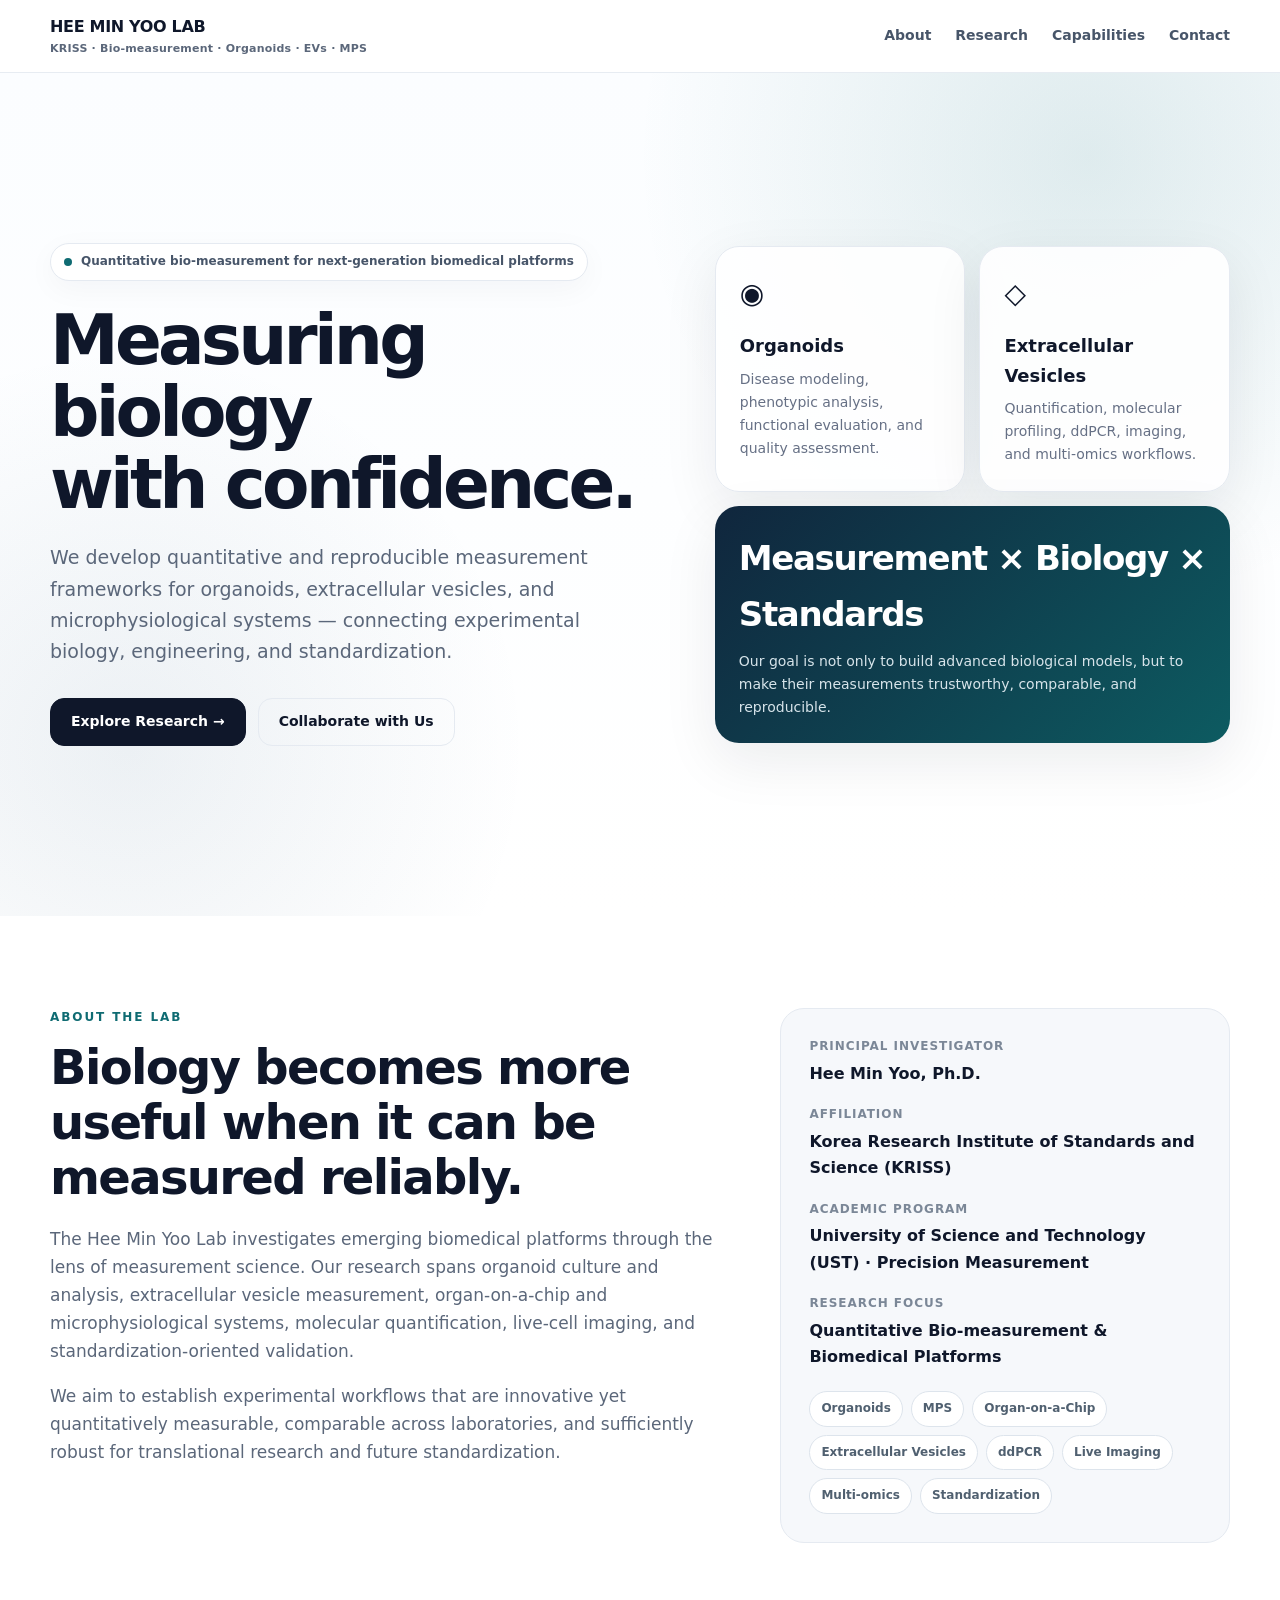
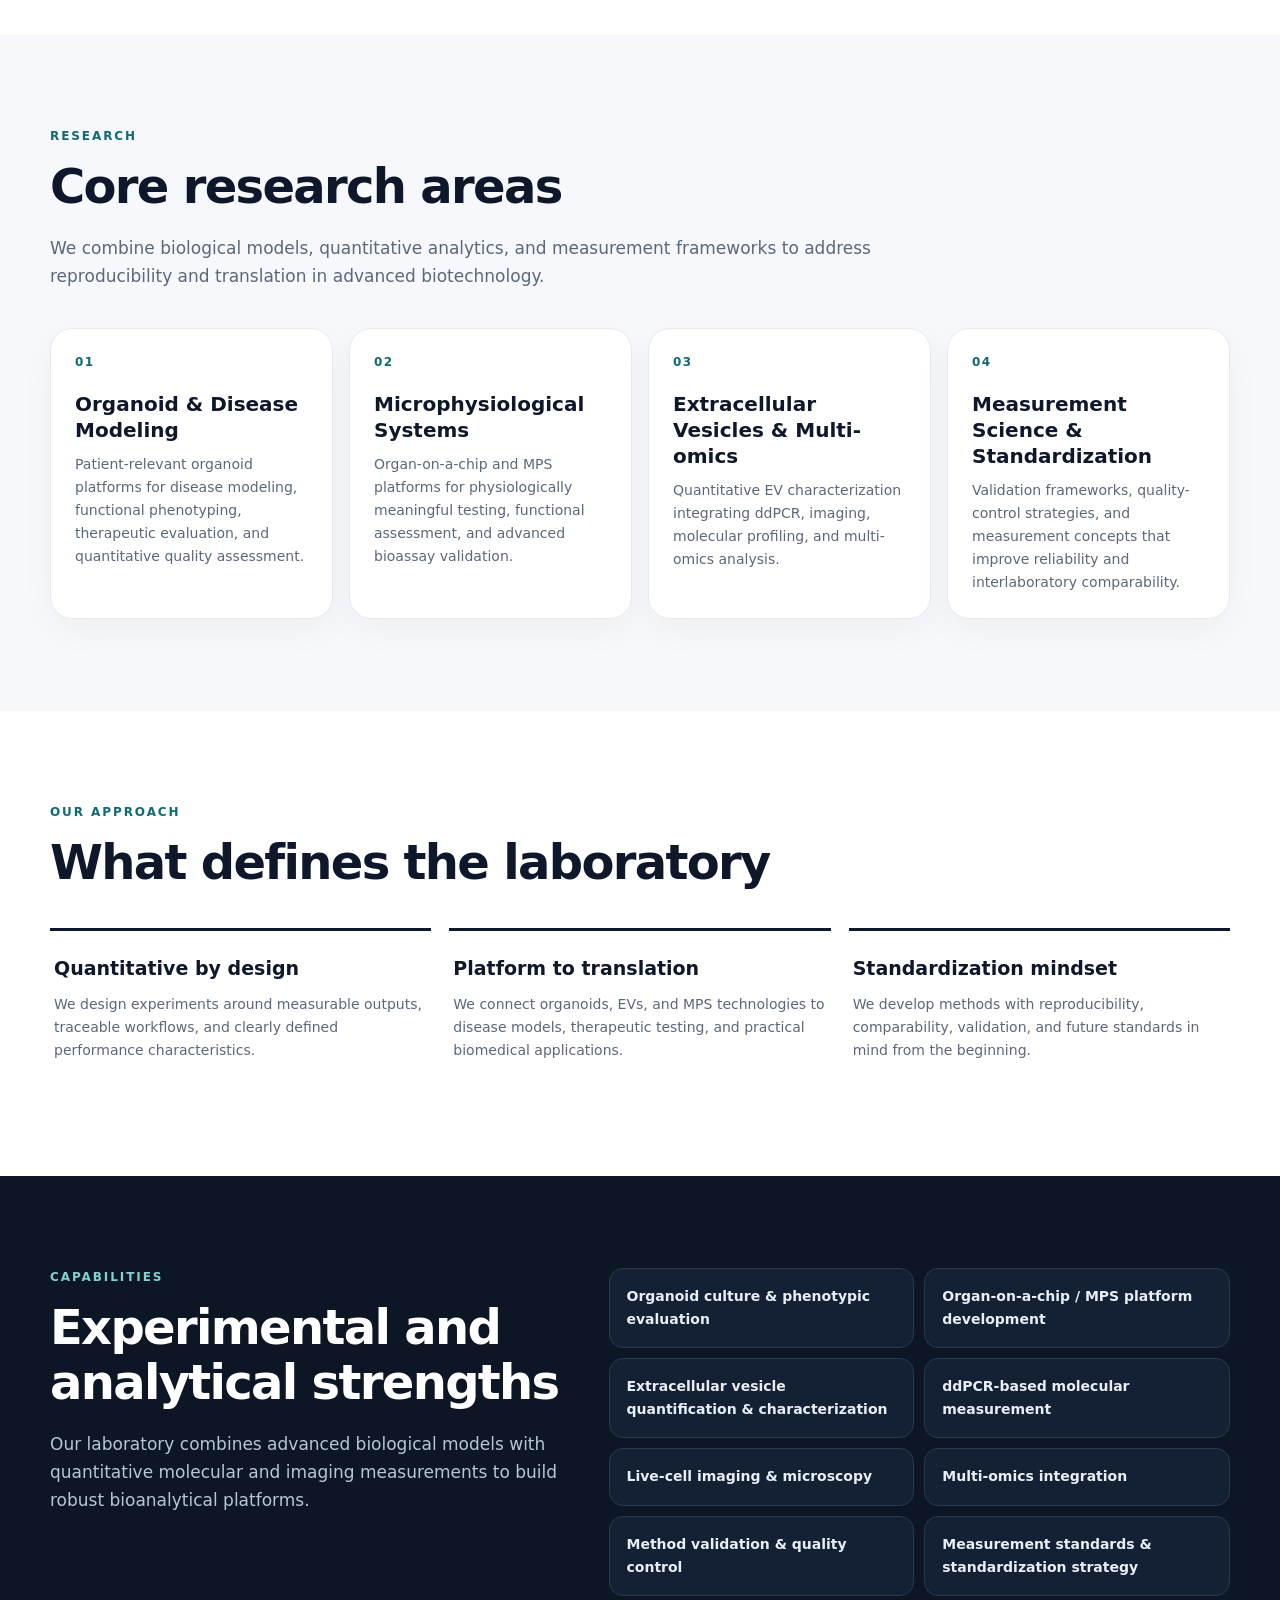
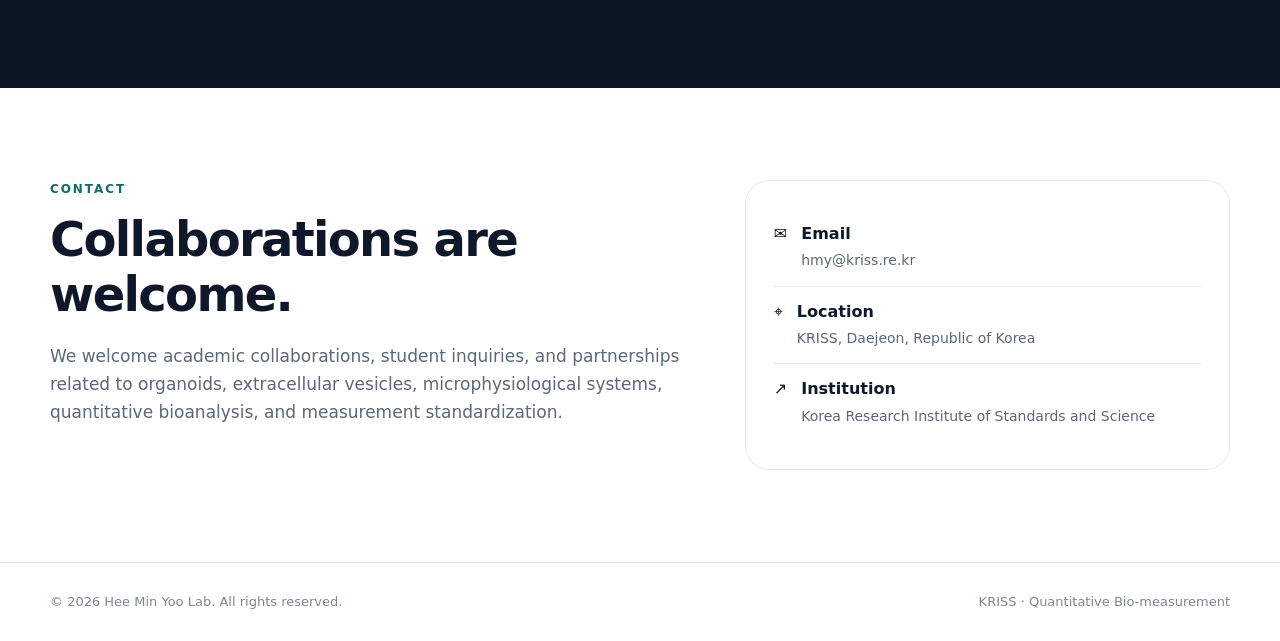
==== lab/index.html @ db79c7d1 "Add Hee Min Yoo Lab website" ====
<!DOCTYPE html>
<html lang="en">
<head>
  <meta charset="UTF-8" />
  <meta name="viewport" content="width=device-width, initial-scale=1.0" />
  <meta name="description" content="Hee Min Yoo Lab at KRISS — quantitative bio-measurement for organoids, extracellular vesicles, microphysiological systems, and standardization." />
  <meta name="keywords" content="Hee Min Yoo, KRISS, organoid, extracellular vesicle, EV, MPS, organ-on-a-chip, ddPCR, bio-measurement, standardization" />
  <meta name="author" content="Hee Min Yoo Lab" />
  <title>Hee Min Yoo Lab | KRISS Bio-measurement</title>
  <style>
    :root{
      --ink:#0f172a;
      --muted:#5b677a;
      --line:#e5eaf1;
      --soft:#f6f8fb;
      --accent:#0f6b72;
      --accent2:#174a72;
      --white:#fff;
      --shadow:0 18px 55px rgba(15,23,42,.08);
      --radius:24px;
    }
    *{box-sizing:border-box}
    html{scroll-behavior:smooth}
    body{
      margin:0;
      font-family:Inter,ui-sans-serif,system-ui,-apple-system,"Segoe UI",Roboto,"Noto Sans KR",Arial,sans-serif;
      color:var(--ink);
      background:#fff;
      line-height:1.65
    }
    a{color:inherit;text-decoration:none}
    .wrap{width:min(1180px,calc(100% - 40px));margin:auto}

    header{
      position:sticky;top:0;z-index:20;
      background:rgba(255,255,255,.92);
      backdrop-filter:blur(14px);
      border-bottom:1px solid rgba(229,234,241,.9)
    }
    .nav{height:72px;display:flex;align-items:center;justify-content:space-between;gap:20px}
    .brand{font-weight:800;letter-spacing:-.02em}
    .brand small{display:block;font-weight:600;color:var(--muted);font-size:11px;letter-spacing:.02em}
    .links{display:flex;gap:24px;color:#475569;font-size:14px;font-weight:650}
    .links a:hover{color:var(--accent)}

    .hero{
      background:
        radial-gradient(circle at 85% 10%,rgba(15,107,114,.12),transparent 34%),
        radial-gradient(circle at 10% 80%,rgba(23,74,114,.08),transparent 30%),
        linear-gradient(180deg,#fbfdff,#fff);
      overflow:hidden
    }
    .hero-grid{
      min-height:620px;
      display:grid;
      grid-template-columns:1.08fr .92fr;
      gap:60px;
      align-items:center;
      padding:78px 0
    }
    .eyebrow{
      display:inline-flex;align-items:center;gap:9px;
      border:1px solid var(--line);
      background:#fff;
      border-radius:999px;
      padding:8px 13px;
      font-size:12px;
      color:#475569;
      font-weight:700;
      box-shadow:0 8px 30px rgba(15,23,42,.04)
    }
    .dot{width:8px;height:8px;border-radius:50%;background:var(--accent)}
    h1{
      font-size:clamp(42px,5.4vw,72px);
      line-height:1.04;
      letter-spacing:-.055em;
      margin:24px 0 22px;
      max-width:820px
    }
    .lead{font-size:19px;color:var(--muted);max-width:720px}
    .buttons{display:flex;gap:12px;flex-wrap:wrap;margin-top:30px}
    .btn{
      display:inline-flex;align-items:center;justify-content:center;
      min-height:48px;padding:0 20px;border-radius:14px;
      font-size:14px;font-weight:800;border:1px solid var(--line);
      transition:.2s ease
    }
    .btn.primary{background:var(--ink);color:#fff;border-color:var(--ink)}
    .btn:hover{transform:translateY(-1px)}

    .visual{display:grid;grid-template-columns:1fr 1fr;gap:14px}
    .tile{
      min-height:175px;padding:24px;border:1px solid var(--line);
      border-radius:var(--radius);background:rgba(255,255,255,.9);
      box-shadow:var(--shadow)
    }
    .tile.big{
      grid-column:1/-1;min-height:205px;
      background:linear-gradient(135deg,#10263d,#0d5b61);
      color:#fff;border:none
    }
    .icon{font-size:28px}
    .tile h3{margin:14px 0 7px;font-size:18px}
    .tile p{margin:0;color:#667085;font-size:14px}
    .tile.big p{color:#d7e4ea}
    .tile.big .stat{font-size:34px;font-weight:850;letter-spacing:-.04em;margin-bottom:8px}

    section{padding:92px 0}
    .section-label{
      text-transform:uppercase;letter-spacing:.16em;
      font-size:12px;font-weight:850;color:var(--accent);margin-bottom:12px
    }
    .section-title{
      font-size:clamp(30px,4vw,48px);line-height:1.15;
      letter-spacing:-.035em;margin:0 0 20px
    }
    .section-copy{font-size:17px;color:var(--muted);max-width:850px}

    .about-grid{display:grid;grid-template-columns:1.2fr .8fr;gap:56px;align-items:start}
    .profile{border:1px solid var(--line);border-radius:var(--radius);padding:28px;background:var(--soft)}
    .profile dl{margin:0}
    .profile div+div{margin-top:18px}
    .profile dt{
      font-size:12px;color:#7b8797;font-weight:800;
      text-transform:uppercase;letter-spacing:.08em
    }
    .profile dd{margin:4px 0 0;font-weight:760}
    .tags{display:flex;flex-wrap:wrap;gap:8px;margin-top:20px}
    .tag{
      border:1px solid #dde4ec;background:#fff;border-radius:999px;
      padding:7px 11px;font-size:12px;font-weight:700;color:#506070
    }

    .soft{background:var(--soft)}
    .cards{display:grid;grid-template-columns:repeat(4,1fr);gap:16px;margin-top:38px}
    .card{
      background:#fff;border:1px solid var(--line);border-radius:22px;
      padding:24px;min-height:255px;box-shadow:0 12px 35px rgba(15,23,42,.04)
    }
    .card .num{font-size:12px;font-weight:850;color:var(--accent);letter-spacing:.12em}
    .card h3{font-size:20px;line-height:1.3;margin:18px 0 10px}
    .card p{font-size:14px;color:var(--muted);margin:0}

    .principles{display:grid;grid-template-columns:repeat(3,1fr);gap:18px;margin-top:38px}
    .principle{border-top:3px solid var(--ink);padding:22px 4px}
    .principle h3{margin:0 0 8px;font-size:19px}
    .principle p{margin:0;color:var(--muted);font-size:14px}

    .cap-grid{display:grid;grid-template-columns:.9fr 1.1fr;gap:50px;align-items:start}
    .cap-list{display:grid;grid-template-columns:1fr 1fr;gap:10px}
    .cap{
      padding:16px 17px;border:1px solid #2a394c;background:#142034;
      color:#e8eef5;border-radius:14px;font-size:14px;font-weight:650
    }
    .dark{background:#0d1624;color:#fff}
    .dark .section-label{color:#80d3d3}
    .dark .section-copy{color:#b8c5d4}

    .contact{display:grid;grid-template-columns:1fr .75fr;gap:48px;align-items:start}
    .contact-card{border:1px solid var(--line);border-radius:var(--radius);padding:28px}
    .contact-row{display:flex;gap:14px;padding:12px 0}
    .contact-row + .contact-row{border-top:1px solid var(--line)}
    .contact-row strong{display:block}
    .contact-row span{color:var(--muted);font-size:14px}

    footer{border-top:1px solid var(--line);padding:28px 0;color:#7b8797;font-size:13px}
    .foot{display:flex;justify-content:space-between;gap:18px;flex-wrap:wrap}

    @media(max-width:900px){
      .links{display:none}
      .hero-grid,.about-grid,.cap-grid,.contact{grid-template-columns:1fr}
      .hero-grid{padding:60px 0;min-height:auto}
      .visual{max-width:660px}
      .cards{grid-template-columns:1fr 1fr}
      .principles{grid-template-columns:1fr}
      .cap-list{grid-template-columns:1fr 1fr}
    }
    @media(max-width:580px){
      .wrap{width:min(100% - 26px,1180px)}
      .hero-grid{gap:36px}
      .visual,.cards,.cap-list{grid-template-columns:1fr}
      .tile.big{grid-column:auto}
      section{padding:68px 0}
      h1{font-size:42px}
      .lead{font-size:17px}
    }
  </style>
</head>

<body>
<header>
  <div class="wrap nav">
    <a class="brand" href="#top">
      HEE MIN YOO LAB
      <small>KRISS · Bio-measurement · Organoids · EVs · MPS</small>
    </a>
    <nav class="links">
      <a href="#about">About</a>
      <a href="#research">Research</a>
      <a href="#capabilities">Capabilities</a>
      <a href="#contact">Contact</a>
    </nav>
  </div>
</header>

<main id="top">
  <section class="hero">
    <div class="wrap hero-grid">
      <div>
        <div class="eyebrow">
          <span class="dot"></span>
          Quantitative bio-measurement for next-generation biomedical platforms
        </div>
        <h1>Measuring biology<br/>with confidence.</h1>
        <p class="lead">
          We develop quantitative and reproducible measurement frameworks for organoids,
          extracellular vesicles, and microphysiological systems — connecting experimental
          biology, engineering, and standardization.
        </p>
        <div class="buttons">
          <a class="btn primary" href="#research">Explore Research →</a>
          <a class="btn" href="#contact">Collaborate with Us</a>
        </div>
      </div>

      <div class="visual" aria-label="Research highlights">
        <article class="tile">
          <div class="icon">◉</div>
          <h3>Organoids</h3>
          <p>Disease modeling, phenotypic analysis, functional evaluation, and quality assessment.</p>
        </article>
        <article class="tile">
          <div class="icon">◇</div>
          <h3>Extracellular Vesicles</h3>
          <p>Quantification, molecular profiling, ddPCR, imaging, and multi-omics workflows.</p>
        </article>
        <article class="tile big">
          <div class="stat">Measurement × Biology × Standards</div>
          <p>
            Our goal is not only to build advanced biological models, but to make their
            measurements trustworthy, comparable, and reproducible.
          </p>
        </article>
      </div>
    </div>
  </section>

  <section id="about">
    <div class="wrap about-grid">
      <div>
        <div class="section-label">About the Lab</div>
        <h2 class="section-title">Biology becomes more useful when it can be measured reliably.</h2>
        <p class="section-copy">
          The Hee Min Yoo Lab investigates emerging biomedical platforms through the lens of
          measurement science. Our research spans organoid culture and analysis, extracellular
          vesicle measurement, organ-on-a-chip and microphysiological systems, molecular
          quantification, live-cell imaging, and standardization-oriented validation.
        </p>
        <p class="section-copy">
          We aim to establish experimental workflows that are innovative yet quantitatively
          measurable, comparable across laboratories, and sufficiently robust for translational
          research and future standardization.
        </p>
      </div>

      <aside class="profile">
        <dl>
          <div>
            <dt>Principal Investigator</dt>
            <dd>Hee Min Yoo, Ph.D.</dd>
          </div>
          <div>
            <dt>Affiliation</dt>
            <dd>Korea Research Institute of Standards and Science (KRISS)</dd>
          </div>
          <div>
            <dt>Academic Program</dt>
            <dd>University of Science and Technology (UST) · Precision Measurement</dd>
          </div>
          <div>
            <dt>Research Focus</dt>
            <dd>Quantitative Bio-measurement & Biomedical Platforms</dd>
          </div>
        </dl>

        <div class="tags">
          <span class="tag">Organoids</span>
          <span class="tag">MPS</span>
          <span class="tag">Organ-on-a-Chip</span>
          <span class="tag">Extracellular Vesicles</span>
          <span class="tag">ddPCR</span>
          <span class="tag">Live Imaging</span>
          <span class="tag">Multi-omics</span>
          <span class="tag">Standardization</span>
        </div>
      </aside>
    </div>
  </section>

  <section id="research" class="soft">
    <div class="wrap">
      <div class="section-label">Research</div>
      <h2 class="section-title">Core research areas</h2>
      <p class="section-copy">
        We combine biological models, quantitative analytics, and measurement frameworks to
        address reproducibility and translation in advanced biotechnology.
      </p>

      <div class="cards">
        <article class="card">
          <div class="num">01</div>
          <h3>Organoid & Disease Modeling</h3>
          <p>
            Patient-relevant organoid platforms for disease modeling, functional phenotyping,
            therapeutic evaluation, and quantitative quality assessment.
          </p>
        </article>

        <article class="card">
          <div class="num">02</div>
          <h3>Microphysiological Systems</h3>
          <p>
            Organ-on-a-chip and MPS platforms for physiologically meaningful testing,
            functional assessment, and advanced bioassay validation.
          </p>
        </article>

        <article class="card">
          <div class="num">03</div>
          <h3>Extracellular Vesicles & Multi-omics</h3>
          <p>
            Quantitative EV characterization integrating ddPCR, imaging, molecular profiling,
            and multi-omics analysis.
          </p>
        </article>

        <article class="card">
          <div class="num">04</div>
          <h3>Measurement Science & Standardization</h3>
          <p>
            Validation frameworks, quality-control strategies, and measurement concepts that
            improve reliability and interlaboratory comparability.
          </p>
        </article>
      </div>
    </div>
  </section>

  <section>
    <div class="wrap">
      <div class="section-label">Our Approach</div>
      <h2 class="section-title">What defines the laboratory</h2>
      <div class="principles">
        <article class="principle">
          <h3>Quantitative by design</h3>
          <p>
            We design experiments around measurable outputs, traceable workflows, and clearly
            defined performance characteristics.
          </p>
        </article>

        <article class="principle">
          <h3>Platform to translation</h3>
          <p>
            We connect organoids, EVs, and MPS technologies to disease models, therapeutic
            testing, and practical biomedical applications.
          </p>
        </article>

        <article class="principle">
          <h3>Standardization mindset</h3>
          <p>
            We develop methods with reproducibility, comparability, validation, and future
            standards in mind from the beginning.
          </p>
        </article>
      </div>
    </div>
  </section>

  <section id="capabilities" class="dark">
    <div class="wrap cap-grid">
      <div>
        <div class="section-label">Capabilities</div>
        <h2 class="section-title">Experimental and analytical strengths</h2>
        <p class="section-copy">
          Our laboratory combines advanced biological models with quantitative molecular and
          imaging measurements to build robust bioanalytical platforms.
        </p>
      </div>

      <div class="cap-list">
        <div class="cap">Organoid culture & phenotypic evaluation</div>
        <div class="cap">Organ-on-a-chip / MPS platform development</div>
        <div class="cap">Extracellular vesicle quantification & characterization</div>
        <div class="cap">ddPCR-based molecular measurement</div>
        <div class="cap">Live-cell imaging & microscopy</div>
        <div class="cap">Multi-omics integration</div>
        <div class="cap">Method validation & quality control</div>
        <div class="cap">Measurement standards & standardization strategy</div>
      </div>
    </div>
  </section>

  <section id="contact">
    <div class="wrap contact">
      <div>
        <div class="section-label">Contact</div>
        <h2 class="section-title">Collaborations are welcome.</h2>
        <p class="section-copy">
          We welcome academic collaborations, student inquiries, and partnerships related to
          organoids, extracellular vesicles, microphysiological systems, quantitative
          bioanalysis, and measurement standardization.
        </p>
      </div>

      <div class="contact-card">
        <div class="contact-row">
          <div>✉</div>
          <div>
            <strong>Email</strong>
            <span><a href="mailto:hmy@kriss.re.kr">hmy@kriss.re.kr</a></span>
          </div>
        </div>

        <div class="contact-row">
          <div>⌖</div>
          <div>
            <strong>Location</strong>
            <span>KRISS, Daejeon, Republic of Korea</span>
          </div>
        </div>

        <div class="contact-row">
          <div>↗</div>
          <div>
            <strong>Institution</strong>
            <span>Korea Research Institute of Standards and Science</span>
          </div>
        </div>
      </div>
    </div>
  </section>
</main>

<footer>
  <div class="wrap foot">
    <span>© 2026 Hee Min Yoo Lab. All rights reserved.</span>
    <span>KRISS · Quantitative Bio-measurement</span>
  </div>
</footer>
</body>
</html>
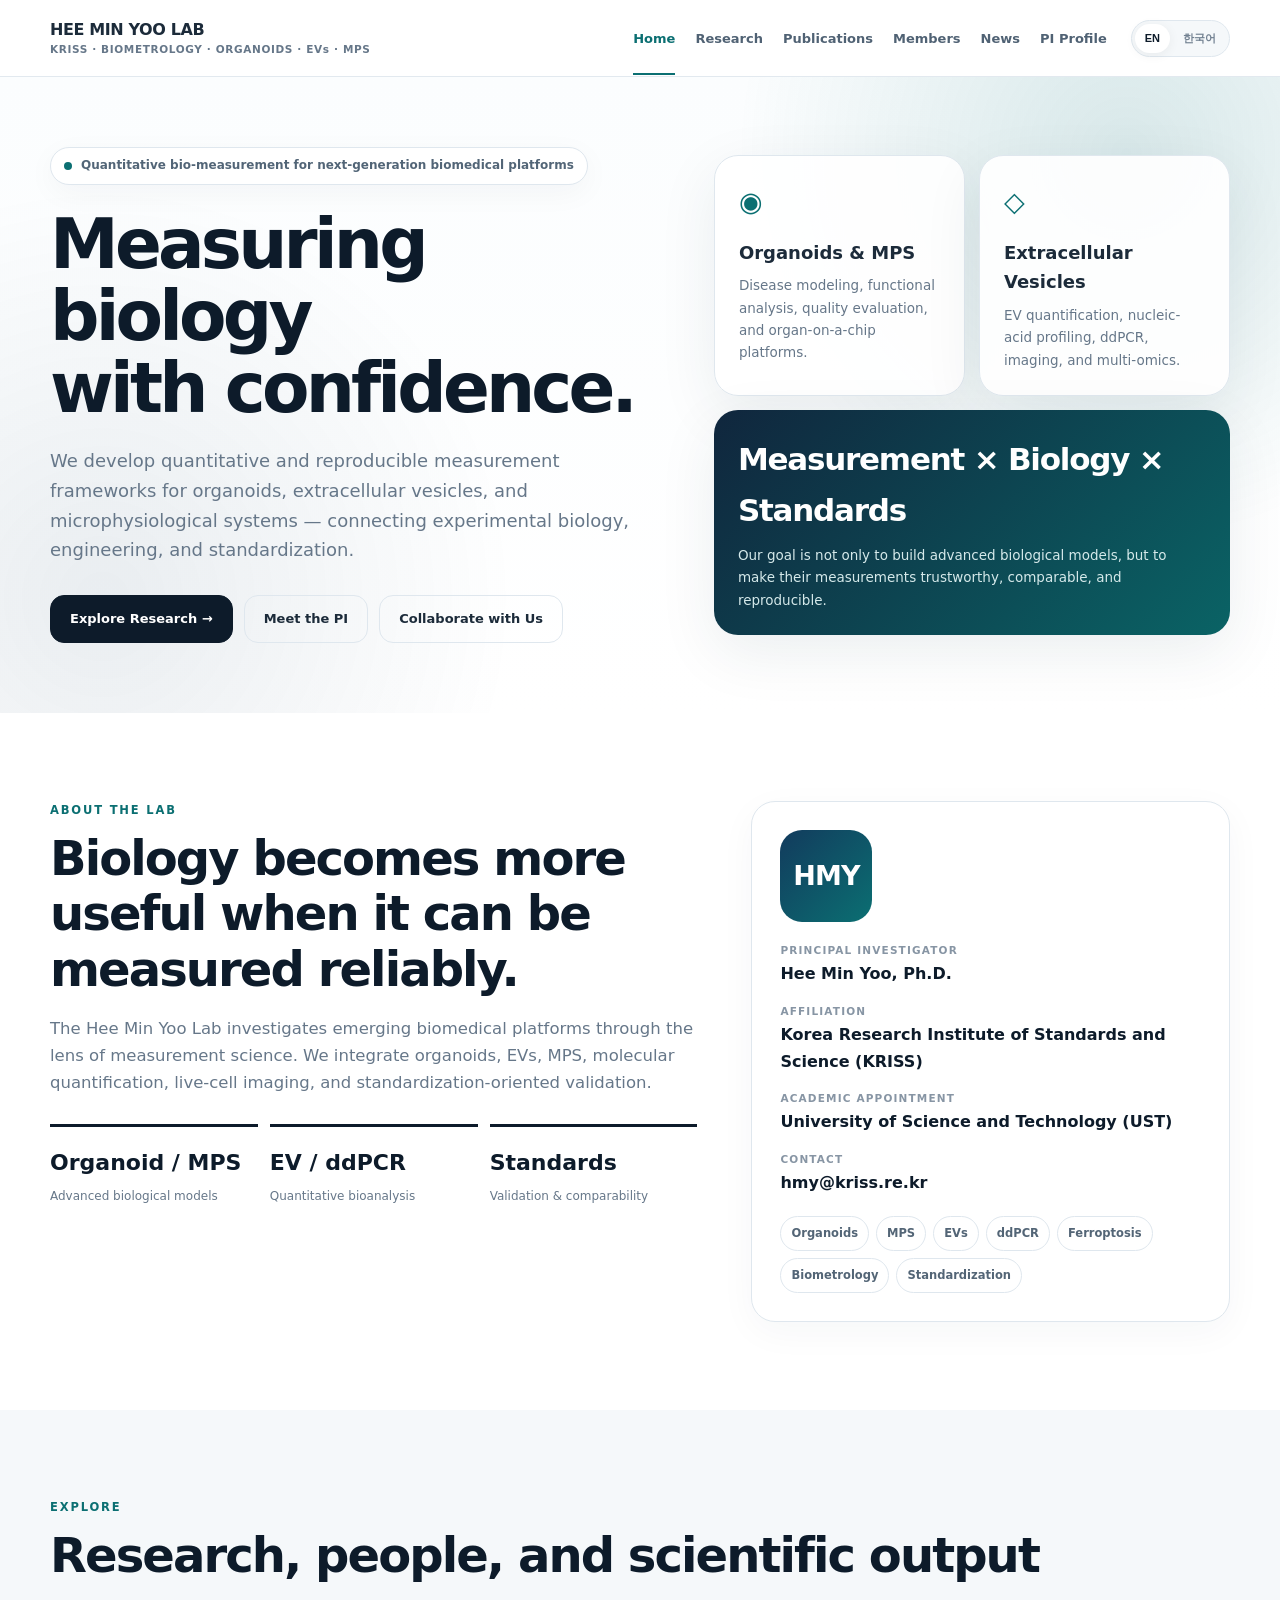
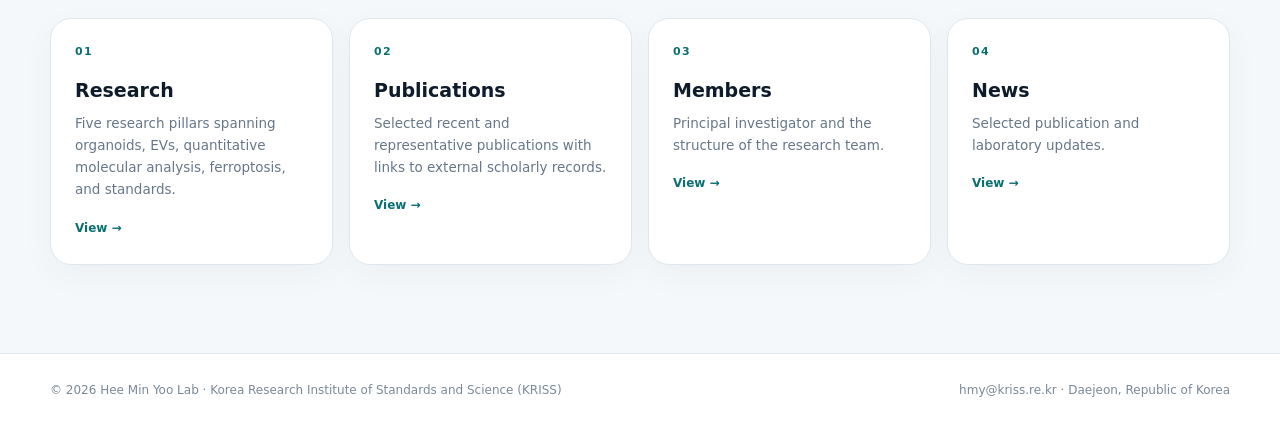
==== commit 1733c740: "Add files via upload" ====
--- a/lab/index.html
+++ b/lab/index.html
@@ -1,453 +1,120 @@
 <!DOCTYPE html>
 <html lang="en">
 <head>
-  <meta charset="UTF-8" />
-  <meta name="viewport" content="width=device-width, initial-scale=1.0" />
-  <meta name="description" content="Hee Min Yoo Lab at KRISS — quantitative bio-measurement for organoids, extracellular vesicles, microphysiological systems, and standardization." />
-  <meta name="keywords" content="Hee Min Yoo, KRISS, organoid, extracellular vesicle, EV, MPS, organ-on-a-chip, ddPCR, bio-measurement, standardization" />
-  <meta name="author" content="Hee Min Yoo Lab" />
-  <title>Hee Min Yoo Lab | KRISS Bio-measurement</title>
-  <style>
-    :root{
-      --ink:#0f172a;
-      --muted:#5b677a;
-      --line:#e5eaf1;
-      --soft:#f6f8fb;
-      --accent:#0f6b72;
-      --accent2:#174a72;
-      --white:#fff;
-      --shadow:0 18px 55px rgba(15,23,42,.08);
-      --radius:24px;
-    }
-    *{box-sizing:border-box}
-    html{scroll-behavior:smooth}
-    body{
-      margin:0;
-      font-family:Inter,ui-sans-serif,system-ui,-apple-system,"Segoe UI",Roboto,"Noto Sans KR",Arial,sans-serif;
-      color:var(--ink);
-      background:#fff;
-      line-height:1.65
-    }
-    a{color:inherit;text-decoration:none}
-    .wrap{width:min(1180px,calc(100% - 40px));margin:auto}
+<meta charset="UTF-8">
+<meta name="viewport" content="width=device-width,initial-scale=1">
+<meta name="description" content="Hee Min Yoo Lab at KRISS: organoids, extracellular vesicles, MPS, quantitative bio-measurement and standardization.">
+<meta name="author" content="Hee Min Yoo Lab">
+<title>Home | Hee Min Yoo Lab</title>
+<link rel="stylesheet" href="/lab/assets/styles.css">
+</head>
+<body data-lang="en">
 
-    header{
-      position:sticky;top:0;z-index:20;
-      background:rgba(255,255,255,.92);
-      backdrop-filter:blur(14px);
-      border-bottom:1px solid rgba(229,234,241,.9)
-    }
-    .nav{height:72px;display:flex;align-items:center;justify-content:space-between;gap:20px}
-    .brand{font-weight:800;letter-spacing:-.02em}
-    .brand small{display:block;font-weight:600;color:var(--muted);font-size:11px;letter-spacing:.02em}
-    .links{display:flex;gap:24px;color:#475569;font-size:14px;font-weight:650}
-    .links a:hover{color:var(--accent)}
-
-    .hero{
-      background:
-        radial-gradient(circle at 85% 10%,rgba(15,107,114,.12),transparent 34%),
-        radial-gradient(circle at 10% 80%,rgba(23,74,114,.08),transparent 30%),
-        linear-gradient(180deg,#fbfdff,#fff);
-      overflow:hidden
-    }
-    .hero-grid{
-      min-height:620px;
-      display:grid;
-      grid-template-columns:1.08fr .92fr;
-      gap:60px;
-      align-items:center;
-      padding:78px 0
-    }
-    .eyebrow{
-      display:inline-flex;align-items:center;gap:9px;
-      border:1px solid var(--line);
-      background:#fff;
-      border-radius:999px;
-      padding:8px 13px;
-      font-size:12px;
-      color:#475569;
-      font-weight:700;
-      box-shadow:0 8px 30px rgba(15,23,42,.04)
-    }
-    .dot{width:8px;height:8px;border-radius:50%;background:var(--accent)}
-    h1{
-      font-size:clamp(42px,5.4vw,72px);
-      line-height:1.04;
-      letter-spacing:-.055em;
-      margin:24px 0 22px;
-      max-width:820px
-    }
-    .lead{font-size:19px;color:var(--muted);max-width:720px}
-    .buttons{display:flex;gap:12px;flex-wrap:wrap;margin-top:30px}
-    .btn{
-      display:inline-flex;align-items:center;justify-content:center;
-      min-height:48px;padding:0 20px;border-radius:14px;
-      font-size:14px;font-weight:800;border:1px solid var(--line);
-      transition:.2s ease
-    }
-    .btn.primary{background:var(--ink);color:#fff;border-color:var(--ink)}
-    .btn:hover{transform:translateY(-1px)}
-
-    .visual{display:grid;grid-template-columns:1fr 1fr;gap:14px}
-    .tile{
-      min-height:175px;padding:24px;border:1px solid var(--line);
-      border-radius:var(--radius);background:rgba(255,255,255,.9);
-      box-shadow:var(--shadow)
-    }
-    .tile.big{
-      grid-column:1/-1;min-height:205px;
-      background:linear-gradient(135deg,#10263d,#0d5b61);
-      color:#fff;border:none
-    }
-    .icon{font-size:28px}
-    .tile h3{margin:14px 0 7px;font-size:18px}
-    .tile p{margin:0;color:#667085;font-size:14px}
-    .tile.big p{color:#d7e4ea}
-    .tile.big .stat{font-size:34px;font-weight:850;letter-spacing:-.04em;margin-bottom:8px}
-
-    section{padding:92px 0}
-    .section-label{
-      text-transform:uppercase;letter-spacing:.16em;
-      font-size:12px;font-weight:850;color:var(--accent);margin-bottom:12px
-    }
-    .section-title{
-      font-size:clamp(30px,4vw,48px);line-height:1.15;
-      letter-spacing:-.035em;margin:0 0 20px
-    }
-    .section-copy{font-size:17px;color:var(--muted);max-width:850px}
-
-    .about-grid{display:grid;grid-template-columns:1.2fr .8fr;gap:56px;align-items:start}
-    .profile{border:1px solid var(--line);border-radius:var(--radius);padding:28px;background:var(--soft)}
-    .profile dl{margin:0}
-    .profile div+div{margin-top:18px}
-    .profile dt{
-      font-size:12px;color:#7b8797;font-weight:800;
-      text-transform:uppercase;letter-spacing:.08em
-    }
-    .profile dd{margin:4px 0 0;font-weight:760}
-    .tags{display:flex;flex-wrap:wrap;gap:8px;margin-top:20px}
-    .tag{
-      border:1px solid #dde4ec;background:#fff;border-radius:999px;
-      padding:7px 11px;font-size:12px;font-weight:700;color:#506070
-    }
-
-    .soft{background:var(--soft)}
-    .cards{display:grid;grid-template-columns:repeat(4,1fr);gap:16px;margin-top:38px}
-    .card{
-      background:#fff;border:1px solid var(--line);border-radius:22px;
-      padding:24px;min-height:255px;box-shadow:0 12px 35px rgba(15,23,42,.04)
-    }
-    .card .num{font-size:12px;font-weight:850;color:var(--accent);letter-spacing:.12em}
-    .card h3{font-size:20px;line-height:1.3;margin:18px 0 10px}
-    .card p{font-size:14px;color:var(--muted);margin:0}
-
-    .principles{display:grid;grid-template-columns:repeat(3,1fr);gap:18px;margin-top:38px}
-    .principle{border-top:3px solid var(--ink);padding:22px 4px}
-    .principle h3{margin:0 0 8px;font-size:19px}
-    .principle p{margin:0;color:var(--muted);font-size:14px}
-
-    .cap-grid{display:grid;grid-template-columns:.9fr 1.1fr;gap:50px;align-items:start}
-    .cap-list{display:grid;grid-template-columns:1fr 1fr;gap:10px}
-    .cap{
-      padding:16px 17px;border:1px solid #2a394c;background:#142034;
-      color:#e8eef5;border-radius:14px;font-size:14px;font-weight:650
-    }
-    .dark{background:#0d1624;color:#fff}
-    .dark .section-label{color:#80d3d3}
-    .dark .section-copy{color:#b8c5d4}
-
-    .contact{display:grid;grid-template-columns:1fr .75fr;gap:48px;align-items:start}
-    .contact-card{border:1px solid var(--line);border-radius:var(--radius);padding:28px}
-    .contact-row{display:flex;gap:14px;padding:12px 0}
-    .contact-row + .contact-row{border-top:1px solid var(--line)}
-    .contact-row strong{display:block}
-    .contact-row span{color:var(--muted);font-size:14px}
-
-    footer{border-top:1px solid var(--line);padding:28px 0;color:#7b8797;font-size:13px}
-    .foot{display:flex;justify-content:space-between;gap:18px;flex-wrap:wrap}
-
-    @media(max-width:900px){
-      .links{display:none}
-      .hero-grid,.about-grid,.cap-grid,.contact{grid-template-columns:1fr}
-      .hero-grid{padding:60px 0;min-height:auto}
-      .visual{max-width:660px}
-      .cards{grid-template-columns:1fr 1fr}
-      .principles{grid-template-columns:1fr}
-      .cap-list{grid-template-columns:1fr 1fr}
-    }
-    @media(max-width:580px){
-      .wrap{width:min(100% - 26px,1180px)}
-      .hero-grid{gap:36px}
-      .visual,.cards,.cap-list{grid-template-columns:1fr}
-      .tile.big{grid-column:auto}
-      section{padding:68px 0}
-      h1{font-size:42px}
-      .lead{font-size:17px}
-    }
-  </style>
-</head>
-
-<body>
-<header>
-  <div class="wrap nav">
-    <a class="brand" href="#top">
+<header class="site-header">
+  <div class="container navbar">
+    <a class="brand" href="/lab/">
       HEE MIN YOO LAB
-      <small>KRISS · Bio-measurement · Organoids · EVs · MPS</small>
+      <small>KRISS · BIOMETROLOGY · ORGANOIDS · EVs · MPS</small>
     </a>
-    <nav class="links">
-      <a href="#about">About</a>
-      <a href="#research">Research</a>
-      <a href="#capabilities">Capabilities</a>
-      <a href="#contact">Contact</a>
+    <nav class="nav-links" aria-label="Main navigation">
+      <a href="/lab/" class="active"><span class="lang-en">Home</span><span class="lang-ko">홈</span></a><a href="/lab/research/"><span class="lang-en">Research</span><span class="lang-ko">연구</span></a><a href="/lab/publications/"><span class="lang-en">Publications</span><span class="lang-ko">논문</span></a><a href="/lab/members/"><span class="lang-en">Members</span><span class="lang-ko">구성원</span></a><a href="/lab/news/"><span class="lang-en">News</span><span class="lang-ko">소식</span></a><a href="/lab/pi/"><span class="lang-en">PI Profile</span><span class="lang-ko">PI 소개</span></a>
     </nav>
+    <div class="lang-toggle" aria-label="Language">
+      <button type="button" data-lang-button="en">EN</button>
+      <button type="button" data-lang-button="ko">한국어</button>
+    </div>
   </div>
 </header>
 
-<main id="top">
-  <section class="hero">
-    <div class="wrap hero-grid">
-      <div>
-        <div class="eyebrow">
-          <span class="dot"></span>
-          Quantitative bio-measurement for next-generation biomedical platforms
-        </div>
-        <h1>Measuring biology<br/>with confidence.</h1>
-        <p class="lead">
-          We develop quantitative and reproducible measurement frameworks for organoids,
-          extracellular vesicles, and microphysiological systems — connecting experimental
-          biology, engineering, and standardization.
-        </p>
-        <div class="buttons">
-          <a class="btn primary" href="#research">Explore Research →</a>
-          <a class="btn" href="#contact">Collaborate with Us</a>
-        </div>
+
+<main>
+<section class="hero">
+  <div class="container hero-grid">
+    <div>
+      <div class="eyebrow">
+        <span class="lang-en">Quantitative bio-measurement for next-generation biomedical platforms</span>
+        <span class="lang-ko">차세대 바이오플랫폼을 위한 정량 생체측정</span>
       </div>
-
-      <div class="visual" aria-label="Research highlights">
-        <article class="tile">
-          <div class="icon">◉</div>
-          <h3>Organoids</h3>
-          <p>Disease modeling, phenotypic analysis, functional evaluation, and quality assessment.</p>
-        </article>
-        <article class="tile">
-          <div class="icon">◇</div>
-          <h3>Extracellular Vesicles</h3>
-          <p>Quantification, molecular profiling, ddPCR, imaging, and multi-omics workflows.</p>
-        </article>
-        <article class="tile big">
-          <div class="stat">Measurement × Biology × Standards</div>
-          <p>
-            Our goal is not only to build advanced biological models, but to make their
-            measurements trustworthy, comparable, and reproducible.
-          </p>
-        </article>
+      <h1>
+        <span class="lang-en">Measuring biology<br>with confidence.</span>
+        <span class="lang-ko">생명현상을<br>신뢰할 수 있게 측정합니다.</span>
+      </h1>
+      <p class="lead lang-en">We develop quantitative and reproducible measurement frameworks for organoids, extracellular vesicles, and microphysiological systems — connecting experimental biology, engineering, and standardization.</p>
+      <p class="lead lang-ko">오가노이드, 세포외소포체(EV), 미세생리시스템(MPS)을 대상으로 정량성과 재현성을 갖춘 측정 프레임워크를 개발하며, 실험생물학·공학·표준화를 연결합니다.</p>
+      <div class="button-row">
+        <a class="button primary" href="/lab/research/"><span class="lang-en">Explore Research →</span><span class="lang-ko">연구분야 보기 →</span></a>
+        <a class="button" href="/lab/pi/"><span class="lang-en">Meet the PI</span><span class="lang-ko">PI 소개</span></a>
+        <a class="button" href="mailto:hmy@kriss.re.kr"><span class="lang-en">Collaborate with Us</span><span class="lang-ko">공동연구 문의</span></a>
       </div>
     </div>
-  </section>
+    <div class="hero-panels">
+      <article class="hero-card">
+        <div class="symbol">◉</div><h3>Organoids & MPS</h3>
+        <p class="lang-en">Disease modeling, functional analysis, quality evaluation, and organ-on-a-chip platforms.</p>
+        <p class="lang-ko">질환 모델링, 기능분석, 품질평가 및 organ-on-a-chip 플랫폼.</p>
+      </article>
+      <article class="hero-card">
+        <div class="symbol">◇</div><h3>Extracellular Vesicles</h3>
+        <p class="lang-en">EV quantification, nucleic-acid profiling, ddPCR, imaging, and multi-omics.</p>
+        <p class="lang-ko">EV 정량, 핵산 프로파일링, ddPCR, 이미징 및 멀티오믹스.</p>
+      </article>
+      <article class="hero-card wide">
+        <div class="formula">Measurement × Biology × Standards</div>
+        <p class="lang-en">Our goal is not only to build advanced biological models, but to make their measurements trustworthy, comparable, and reproducible.</p>
+        <p class="lang-ko">첨단 생물학적 모델을 만드는 데 그치지 않고, 그 결과를 신뢰성 있게 비교하고 재현할 수 있는 측정체계를 구축하는 것이 목표입니다.</p>
+      </article>
+    </div>
+  </div>
+</section>
 
-  <section id="about">
-    <div class="wrap about-grid">
-      <div>
-        <div class="section-label">About the Lab</div>
-        <h2 class="section-title">Biology becomes more useful when it can be measured reliably.</h2>
-        <p class="section-copy">
-          The Hee Min Yoo Lab investigates emerging biomedical platforms through the lens of
-          measurement science. Our research spans organoid culture and analysis, extracellular
-          vesicle measurement, organ-on-a-chip and microphysiological systems, molecular
-          quantification, live-cell imaging, and standardization-oriented validation.
-        </p>
-        <p class="section-copy">
-          We aim to establish experimental workflows that are innovative yet quantitatively
-          measurable, comparable across laboratories, and sufficiently robust for translational
-          research and future standardization.
-        </p>
-      </div>
-
-      <aside class="profile">
-        <dl>
-          <div>
-            <dt>Principal Investigator</dt>
-            <dd>Hee Min Yoo, Ph.D.</dd>
-          </div>
-          <div>
-            <dt>Affiliation</dt>
-            <dd>Korea Research Institute of Standards and Science (KRISS)</dd>
-          </div>
-          <div>
-            <dt>Academic Program</dt>
-            <dd>University of Science and Technology (UST) · Precision Measurement</dd>
-          </div>
-          <div>
-            <dt>Research Focus</dt>
-            <dd>Quantitative Bio-measurement & Biomedical Platforms</dd>
-          </div>
-        </dl>
-
-        <div class="tags">
-          <span class="tag">Organoids</span>
-          <span class="tag">MPS</span>
-          <span class="tag">Organ-on-a-Chip</span>
-          <span class="tag">Extracellular Vesicles</span>
-          <span class="tag">ddPCR</span>
-          <span class="tag">Live Imaging</span>
-          <span class="tag">Multi-omics</span>
-          <span class="tag">Standardization</span>
-        </div>
-      </aside>
-    </div>
-  </section>
-
-  <section id="research" class="soft">
-    <div class="wrap">
-      <div class="section-label">Research</div>
-      <h2 class="section-title">Core research areas</h2>
-      <p class="section-copy">
-        We combine biological models, quantitative analytics, and measurement frameworks to
-        address reproducibility and translation in advanced biotechnology.
-      </p>
-
-      <div class="cards">
-        <article class="card">
-          <div class="num">01</div>
-          <h3>Organoid & Disease Modeling</h3>
-          <p>
-            Patient-relevant organoid platforms for disease modeling, functional phenotyping,
-            therapeutic evaluation, and quantitative quality assessment.
-          </p>
-        </article>
-
-        <article class="card">
-          <div class="num">02</div>
-          <h3>Microphysiological Systems</h3>
-          <p>
-            Organ-on-a-chip and MPS platforms for physiologically meaningful testing,
-            functional assessment, and advanced bioassay validation.
-          </p>
-        </article>
-
-        <article class="card">
-          <div class="num">03</div>
-          <h3>Extracellular Vesicles & Multi-omics</h3>
-          <p>
-            Quantitative EV characterization integrating ddPCR, imaging, molecular profiling,
-            and multi-omics analysis.
-          </p>
-        </article>
-
-        <article class="card">
-          <div class="num">04</div>
-          <h3>Measurement Science & Standardization</h3>
-          <p>
-            Validation frameworks, quality-control strategies, and measurement concepts that
-            improve reliability and interlaboratory comparability.
-          </p>
-        </article>
+<section class="section">
+  <div class="container two-col">
+    <div>
+      <div class="kicker"><span class="lang-en">About the Lab</span><span class="lang-ko">연구실 소개</span></div>
+      <h2 class="section-title"><span class="lang-en">Biology becomes more useful when it can be measured reliably.</span><span class="lang-ko">생명현상은 신뢰성 있게 측정될 때 더 큰 가치를 갖습니다.</span></h2>
+      <p class="section-lead lang-en">The Hee Min Yoo Lab investigates emerging biomedical platforms through the lens of measurement science. We integrate organoids, EVs, MPS, molecular quantification, live-cell imaging, and standardization-oriented validation.</p>
+      <p class="section-lead lang-ko">유희민 연구실은 측정과학의 관점에서 차세대 바이오플랫폼을 연구합니다. 오가노이드, 세포외소포체, MPS, 분자정량, live-cell imaging 및 표준화 지향 검증기술을 통합합니다.</p>
+      <div class="stats">
+        <div class="stat"><strong>Organoid / MPS</strong><span class="lang-en">Advanced biological models</span><span class="lang-ko">첨단 생물학적 모델</span></div>
+        <div class="stat"><strong>EV / ddPCR</strong><span class="lang-en">Quantitative bioanalysis</span><span class="lang-ko">정량 바이오분석</span></div>
+        <div class="stat"><strong>Standards</strong><span class="lang-en">Validation & comparability</span><span class="lang-ko">검증 및 비교가능성</span></div>
       </div>
     </div>
-  </section>
+    <aside class="profile-card">
+      <div class="initials">HMY</div>
+      <div class="meta-list">
+        <div><div class="meta-label">Principal Investigator</div><div class="meta-value">Hee Min Yoo, Ph.D.</div></div>
+        <div><div class="meta-label">Affiliation</div><div class="meta-value">Korea Research Institute of Standards and Science (KRISS)</div></div>
+        <div><div class="meta-label">Academic Appointment</div><div class="meta-value">University of Science and Technology (UST)</div></div>
+        <div><div class="meta-label">Contact</div><div class="meta-value"><a href="mailto:hmy@kriss.re.kr">hmy@kriss.re.kr</a></div></div>
+      </div>
+      <div class="tags"><span class="tag">Organoids</span><span class="tag">MPS</span><span class="tag">EVs</span><span class="tag">ddPCR</span><span class="tag">Ferroptosis</span><span class="tag">Biometrology</span><span class="tag">Standardization</span></div>
+    </aside>
+  </div>
+</section>
 
-  <section>
-    <div class="wrap">
-      <div class="section-label">Our Approach</div>
-      <h2 class="section-title">What defines the laboratory</h2>
-      <div class="principles">
-        <article class="principle">
-          <h3>Quantitative by design</h3>
-          <p>
-            We design experiments around measurable outputs, traceable workflows, and clearly
-            defined performance characteristics.
-          </p>
-        </article>
-
-        <article class="principle">
-          <h3>Platform to translation</h3>
-          <p>
-            We connect organoids, EVs, and MPS technologies to disease models, therapeutic
-            testing, and practical biomedical applications.
-          </p>
-        </article>
-
-        <article class="principle">
-          <h3>Standardization mindset</h3>
-          <p>
-            We develop methods with reproducibility, comparability, validation, and future
-            standards in mind from the beginning.
-          </p>
-        </article>
-      </div>
+<section class="section soft">
+  <div class="container">
+    <div class="kicker"><span class="lang-en">Explore</span><span class="lang-ko">주요 메뉴</span></div>
+    <h2 class="section-title"><span class="lang-en">Research, people, and scientific output</span><span class="lang-ko">연구, 구성원, 연구성과</span></h2>
+    <div class="card-grid four">
+      <article class="card"><div class="number">01</div><h3><span class="lang-en">Research</span><span class="lang-ko">연구분야</span></h3><p class="lang-en">Five research pillars spanning organoids, EVs, quantitative molecular analysis, ferroptosis, and standards.</p><p class="lang-ko">오가노이드, EV, 정량 분자분석, ferroptosis 및 표준화의 5개 연구축.</p><a class="link-arrow" href="/lab/research/">View →</a></article>
+      <article class="card"><div class="number">02</div><h3><span class="lang-en">Publications</span><span class="lang-ko">주요 논문</span></h3><p class="lang-en">Selected recent and representative publications with links to external scholarly records.</p><p class="lang-ko">최근 및 대표 논문과 학술정보 링크.</p><a class="link-arrow" href="/lab/publications/">View →</a></article>
+      <article class="card"><div class="number">03</div><h3><span class="lang-en">Members</span><span class="lang-ko">구성원</span></h3><p class="lang-en">Principal investigator and the structure of the research team.</p><p class="lang-ko">연구책임자 및 연구팀 구성.</p><a class="link-arrow" href="/lab/members/">View →</a></article>
+      <article class="card"><div class="number">04</div><h3><span class="lang-en">News</span><span class="lang-ko">연구실 소식</span></h3><p class="lang-en">Selected publication and laboratory updates.</p><p class="lang-ko">주요 논문 및 연구실 업데이트.</p><a class="link-arrow" href="/lab/news/">View →</a></article>
     </div>
-  </section>
-
-  <section id="capabilities" class="dark">
-    <div class="wrap cap-grid">
-      <div>
-        <div class="section-label">Capabilities</div>
-        <h2 class="section-title">Experimental and analytical strengths</h2>
-        <p class="section-copy">
-          Our laboratory combines advanced biological models with quantitative molecular and
-          imaging measurements to build robust bioanalytical platforms.
-        </p>
-      </div>
-
-      <div class="cap-list">
-        <div class="cap">Organoid culture & phenotypic evaluation</div>
-        <div class="cap">Organ-on-a-chip / MPS platform development</div>
-        <div class="cap">Extracellular vesicle quantification & characterization</div>
-        <div class="cap">ddPCR-based molecular measurement</div>
-        <div class="cap">Live-cell imaging & microscopy</div>
-        <div class="cap">Multi-omics integration</div>
-        <div class="cap">Method validation & quality control</div>
-        <div class="cap">Measurement standards & standardization strategy</div>
-      </div>
-    </div>
-  </section>
-
-  <section id="contact">
-    <div class="wrap contact">
-      <div>
-        <div class="section-label">Contact</div>
-        <h2 class="section-title">Collaborations are welcome.</h2>
-        <p class="section-copy">
-          We welcome academic collaborations, student inquiries, and partnerships related to
-          organoids, extracellular vesicles, microphysiological systems, quantitative
-          bioanalysis, and measurement standardization.
-        </p>
-      </div>
-
-      <div class="contact-card">
-        <div class="contact-row">
-          <div>✉</div>
-          <div>
-            <strong>Email</strong>
-            <span><a href="mailto:hmy@kriss.re.kr">hmy@kriss.re.kr</a></span>
-          </div>
-        </div>
-
-        <div class="contact-row">
-          <div>⌖</div>
-          <div>
-            <strong>Location</strong>
-            <span>KRISS, Daejeon, Republic of Korea</span>
-          </div>
-        </div>
-
-        <div class="contact-row">
-          <div>↗</div>
-          <div>
-            <strong>Institution</strong>
-            <span>Korea Research Institute of Standards and Science</span>
-          </div>
-        </div>
-      </div>
-    </div>
-  </section>
+  </div>
+</section>
 </main>
 
-<footer>
-  <div class="wrap foot">
-    <span>© 2026 Hee Min Yoo Lab. All rights reserved.</span>
-    <span>KRISS · Quantitative Bio-measurement</span>
+
+<footer class="footer">
+  <div class="container footer-row">
+    <span>© 2026 Hee Min Yoo Lab · Korea Research Institute of Standards and Science (KRISS)</span>
+    <span><a href="mailto:hmy@kriss.re.kr">hmy@kriss.re.kr</a> · Daejeon, Republic of Korea</span>
   </div>
 </footer>
+<script src="/lab/assets/site.js"></script>
+
 </body>
 </html>
--- a/lab/assets/styles.css
+++ b/lab/assets/styles.css
@@ -0,0 +1,166 @@
+:root{
+  --ink:#0d1b2a; --text:#1c2b3a; --muted:#667789; --line:#dfe7ee;
+  --soft:#f5f8fa; --soft2:#eef5f5; --white:#fff;
+  --teal:#0b6f72; --teal2:#0f8b8d; --navy:#123b5d; --cyan:#8ed6d3;
+  --shadow:0 18px 60px rgba(17,45,70,.08); --radius:24px; --max:1180px;
+}
+*{box-sizing:border-box}
+html{scroll-behavior:smooth}
+body{
+  margin:0; color:var(--text); background:#fff; line-height:1.65;
+  font-family:Inter,ui-sans-serif,system-ui,-apple-system,"Segoe UI",Roboto,
+  "Apple SD Gothic Neo","Noto Sans KR",Arial,sans-serif;
+}
+body[data-lang="en"] .lang-ko{display:none!important}
+body[data-lang="ko"] .lang-en{display:none!important}
+a{color:inherit;text-decoration:none}
+img{max-width:100%;display:block}
+.container{width:min(var(--max),calc(100% - 40px));margin:0 auto}
+.site-header{
+  position:sticky; top:0; z-index:50; background:rgba(255,255,255,.94);
+  backdrop-filter:blur(15px); border-bottom:1px solid rgba(223,231,238,.9);
+}
+.navbar{min-height:76px;display:flex;align-items:center;gap:24px}
+.brand{margin-right:auto;font-weight:850;line-height:1.08;letter-spacing:-.025em}
+.brand small{display:block;color:var(--muted);font-size:10.5px;letter-spacing:.06em;margin-top:6px;font-weight:700}
+.nav-links{display:flex;align-items:center;gap:20px;font-size:13px;font-weight:760;color:#506274}
+.nav-links a{padding:27px 0 24px;border-bottom:2px solid transparent}
+.nav-links a:hover,.nav-links a.active{color:var(--teal);border-color:var(--teal)}
+.lang-toggle{
+  display:flex;gap:3px;border:1px solid var(--line);border-radius:999px;padding:3px;background:var(--soft)
+}
+.lang-toggle button{
+  border:0;background:transparent;border-radius:999px;padding:7px 10px;cursor:pointer;
+  font-weight:800;color:#738292;font-size:11px
+}
+.lang-toggle button.active{background:#fff;color:var(--ink);box-shadow:0 2px 12px rgba(0,0,0,.06)}
+.hero{
+  overflow:hidden;
+  background:
+  radial-gradient(circle at 88% 12%,rgba(11,111,114,.15),transparent 31%),
+  radial-gradient(circle at 8% 82%,rgba(18,59,93,.09),transparent 32%),
+  linear-gradient(180deg,#fbfdfe,#fff);
+}
+.hero-grid{min-height:610px;display:grid;grid-template-columns:1.08fr .92fr;gap:58px;align-items:center;padding:70px 0}
+.eyebrow{
+  display:inline-flex;gap:9px;align-items:center;padding:8px 13px;border:1px solid var(--line);
+  border-radius:999px;background:#fff;color:#526577;font-size:12px;font-weight:800;box-shadow:0 8px 30px rgba(15,23,42,.04)
+}
+.eyebrow:before{content:"";width:8px;height:8px;border-radius:50%;background:var(--teal)}
+h1,h2,h3,p{margin-top:0}
+h1{font-size:clamp(43px,5.4vw,72px);line-height:1.04;letter-spacing:-.055em;margin:24px 0 22px;color:var(--ink)}
+.hero .lead{font-size:18px;color:var(--muted);max-width:735px}
+.button-row{display:flex;gap:11px;flex-wrap:wrap;margin-top:30px}
+.button{min-height:48px;padding:0 19px;border-radius:14px;border:1px solid var(--line);display:inline-flex;align-items:center;justify-content:center;font-size:13px;font-weight:850;transition:.18s}
+.button:hover{transform:translateY(-1px);box-shadow:0 8px 24px rgba(15,23,42,.07)}
+.button.primary{background:var(--ink);color:#fff;border-color:var(--ink)}
+.hero-panels{display:grid;grid-template-columns:1fr 1fr;gap:14px}
+.hero-card{min-height:170px;border:1px solid var(--line);border-radius:var(--radius);padding:24px;background:rgba(255,255,255,.92);box-shadow:var(--shadow)}
+.hero-card.wide{grid-column:1/-1;background:linear-gradient(135deg,#10263d,#0a6365);color:#fff;border:0;min-height:205px}
+.hero-card .symbol{font-size:27px;color:var(--teal)}
+.hero-card h3{font-size:18px;margin:13px 0 7px}
+.hero-card p{font-size:13.5px;color:var(--muted);margin:0}
+.hero-card.wide p{color:#d5e9ea}
+.hero-card .formula{font-size:31px;font-weight:870;letter-spacing:-.04em;margin-bottom:8px}
+.section{padding:88px 0}
+.section.soft{background:var(--soft)}
+.section.dark{background:#0c1827;color:#fff}
+.kicker{text-transform:uppercase;letter-spacing:.16em;color:var(--teal);font-size:11.5px;font-weight:900;margin-bottom:11px}
+.dark .kicker{color:#7ed0cf}
+.section-title{font-size:clamp(31px,4vw,48px);letter-spacing:-.04em;line-height:1.15;color:var(--ink);margin:0 0 18px}
+.dark .section-title{color:#fff}
+.section-lead{max-width:820px;color:var(--muted);font-size:16.5px}
+.dark .section-lead{color:#b9c7d4}
+.two-col{display:grid;grid-template-columns:1.15fr .85fr;gap:54px;align-items:start}
+.profile-card,.info-card{
+  border:1px solid var(--line);border-radius:var(--radius);padding:28px;background:#fff;box-shadow:0 10px 36px rgba(17,45,70,.04)
+}
+.soft .profile-card,.soft .info-card{background:#fff}
+.initials{
+  width:92px;height:92px;border-radius:22px;background:linear-gradient(135deg,var(--navy),var(--teal));
+  color:#fff;display:grid;place-items:center;font-size:27px;font-weight:900;letter-spacing:-.03em;margin-bottom:20px
+}
+.meta-list{display:grid;gap:15px}
+.meta-label{font-size:10.5px;color:#8795a4;text-transform:uppercase;letter-spacing:.11em;font-weight:900}
+.meta-value{font-weight:760;color:var(--ink);margin-top:2px}
+.tags{display:flex;flex-wrap:wrap;gap:7px;margin-top:20px}
+.tag{padding:7px 10px;border:1px solid var(--line);border-radius:999px;background:#fff;color:#536576;font-size:11.5px;font-weight:750}
+.card-grid{display:grid;grid-template-columns:repeat(3,1fr);gap:16px;margin-top:35px}
+.card-grid.four{grid-template-columns:repeat(4,1fr)}
+.card{border:1px solid var(--line);border-radius:21px;padding:24px;background:#fff;box-shadow:0 10px 35px rgba(15,23,42,.035)}
+.card .number{font-size:11px;color:var(--teal);letter-spacing:.13em;font-weight:900}
+.card h3{font-size:19px;line-height:1.32;margin:16px 0 9px;color:var(--ink)}
+.card p{color:var(--muted);font-size:13.5px;margin:0}
+.link-arrow{display:inline-flex;margin-top:18px;color:var(--teal);font-size:12px;font-weight:850}
+.stats{display:grid;grid-template-columns:repeat(3,1fr);gap:12px;margin-top:28px}
+.stat{border-top:3px solid var(--ink);padding:18px 0 0}
+.stat strong{font-size:22px;display:block;color:var(--ink)}
+.stat span{font-size:12px;color:var(--muted)}
+.page-hero{padding:74px 0 54px;background:linear-gradient(180deg,#f4f8fa,#fff);border-bottom:1px solid var(--line)}
+.page-hero h1{font-size:clamp(38px,5vw,61px);margin:14px 0 15px}
+.page-hero p{color:var(--muted);font-size:17px;max-width:820px}
+.research-row{display:grid;grid-template-columns:125px 1fr;gap:30px;padding:32px 0;border-top:1px solid var(--line)}
+.research-row:first-child{border-top:0}
+.research-num{font-size:42px;letter-spacing:-.055em;color:#b8c6d1;font-weight:850;line-height:1}
+.research-row h2{font-size:26px;letter-spacing:-.025em;color:var(--ink);margin-bottom:9px}
+.research-row p{color:var(--muted);max-width:850px}
+.research-chips{display:flex;flex-wrap:wrap;gap:7px;margin-top:13px}
+.publication-toolbar{display:flex;justify-content:space-between;gap:16px;align-items:center;margin:26px 0 13px;flex-wrap:wrap}
+.pub-list{display:grid;gap:12px}
+.pub{
+  display:grid;grid-template-columns:88px 1fr auto;gap:20px;align-items:start;
+  border:1px solid var(--line);border-radius:18px;padding:20px;background:#fff
+}
+.pub-year{font-size:22px;color:var(--teal);font-weight:900;letter-spacing:-.04em}
+.pub-title{font-weight:820;color:var(--ink);line-height:1.4}
+.pub-meta{font-size:12px;color:var(--muted);margin-top:7px}
+.pub a.external{border:1px solid var(--line);padding:7px 9px;border-radius:10px;color:var(--teal);font-size:11px;font-weight:850;white-space:nowrap}
+.pub a.external:hover{background:var(--soft2)}
+.timeline{position:relative;margin-top:26px}
+.timeline:before{content:"";position:absolute;left:10px;top:6px;bottom:6px;width:1px;background:var(--line)}
+.timeline-item{position:relative;padding:0 0 27px 38px}
+.timeline-item:before{content:"";position:absolute;left:5px;top:7px;width:11px;height:11px;border-radius:50%;background:var(--teal);box-shadow:0 0 0 5px #e7f4f4}
+.timeline-date{font-size:11px;color:var(--teal);font-weight:900;letter-spacing:.08em;text-transform:uppercase}
+.timeline-item h3{font-size:17px;margin:5px 0 4px;color:var(--ink)}
+.timeline-item p{font-size:13px;color:var(--muted);margin:0}
+.member-grid{display:grid;grid-template-columns:repeat(3,1fr);gap:16px;margin-top:30px}
+.member{border:1px solid var(--line);border-radius:22px;background:#fff;padding:24px}
+.member .avatar{width:70px;height:70px;border-radius:18px;background:var(--soft2);display:grid;place-items:center;color:var(--teal);font-weight:900;font-size:20px;margin-bottom:17px}
+.member h3{font-size:18px;margin-bottom:4px}
+.member .role{font-size:12px;color:var(--teal);font-weight:850}
+.member p{font-size:13px;color:var(--muted);margin-top:10px}
+.notice{border:1px dashed #b6c5d2;border-radius:18px;padding:20px;background:#fbfcfd;color:#5f7080;font-size:13px;margin-top:22px}
+.news-grid{display:grid;grid-template-columns:repeat(2,1fr);gap:16px;margin-top:28px}
+.news{border:1px solid var(--line);border-radius:21px;padding:24px;background:#fff}
+.news time{color:var(--teal);font-size:11px;font-weight:900;letter-spacing:.08em}
+.news h3{font-size:20px;line-height:1.35;margin:10px 0}
+.news p{font-size:13.5px;color:var(--muted)}
+.quote{border-left:4px solid var(--teal);padding:7px 0 7px 20px;font-size:19px;color:#31485b;margin:25px 0}
+.external-links{display:flex;flex-wrap:wrap;gap:9px;margin-top:20px}
+.external-links a{border:1px solid var(--line);border-radius:12px;padding:9px 12px;font-size:12px;font-weight:800;color:var(--teal);background:#fff}
+.footer{border-top:1px solid var(--line);padding:27px 0;color:#7a8998;font-size:12px}
+.footer-row{display:flex;justify-content:space-between;gap:20px;flex-wrap:wrap}
+@media(max-width:980px){
+ .nav-links{gap:12px}.nav-links a{font-size:12px}
+ .hero-grid,.two-col{grid-template-columns:1fr}
+ .hero-grid{min-height:auto;padding:60px 0}
+ .hero-panels{max-width:680px}
+ .card-grid.four{grid-template-columns:1fr 1fr}
+}
+@media(max-width:760px){
+ .navbar{flex-wrap:wrap;padding:13px 0}.brand{width:calc(100% - 105px)}
+ .nav-links{order:3;width:100%;overflow:auto;border-top:1px solid var(--line)}
+ .nav-links a{padding:11px 0 10px;white-space:nowrap}
+ .card-grid,.member-grid,.news-grid{grid-template-columns:1fr}
+ .pub{grid-template-columns:68px 1fr}.pub a.external{grid-column:2}
+ .research-row{grid-template-columns:65px 1fr}
+ .stats{grid-template-columns:1fr}
+}
+@media(max-width:520px){
+ .container{width:min(var(--max),calc(100% - 26px))}
+ h1{font-size:42px}.hero-panels{grid-template-columns:1fr}.hero-card.wide{grid-column:auto}
+ .section{padding:64px 0}.page-hero{padding:55px 0 40px}
+ .card-grid.four{grid-template-columns:1fr}
+ .pub{grid-template-columns:1fr}.pub a.external{grid-column:1}.pub-year{font-size:17px}
+ .research-row{grid-template-columns:1fr;gap:10px}
+}
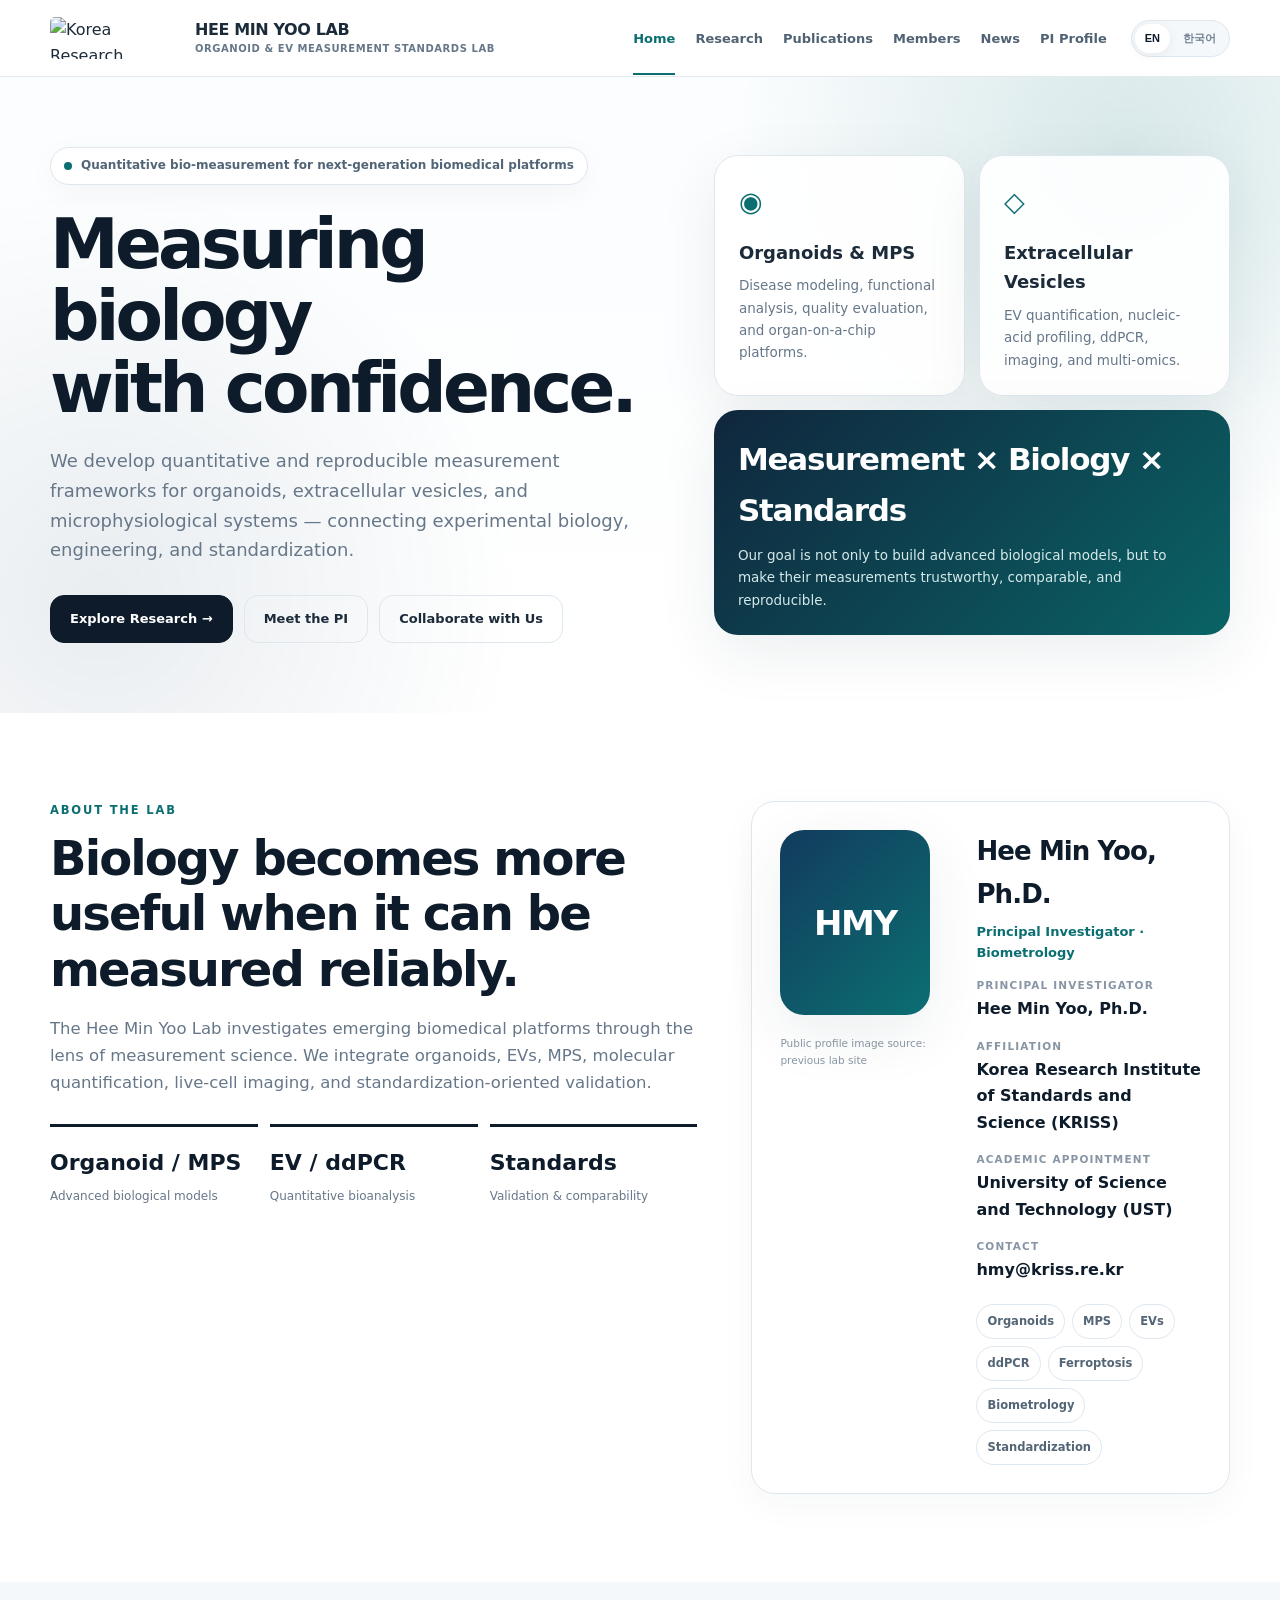
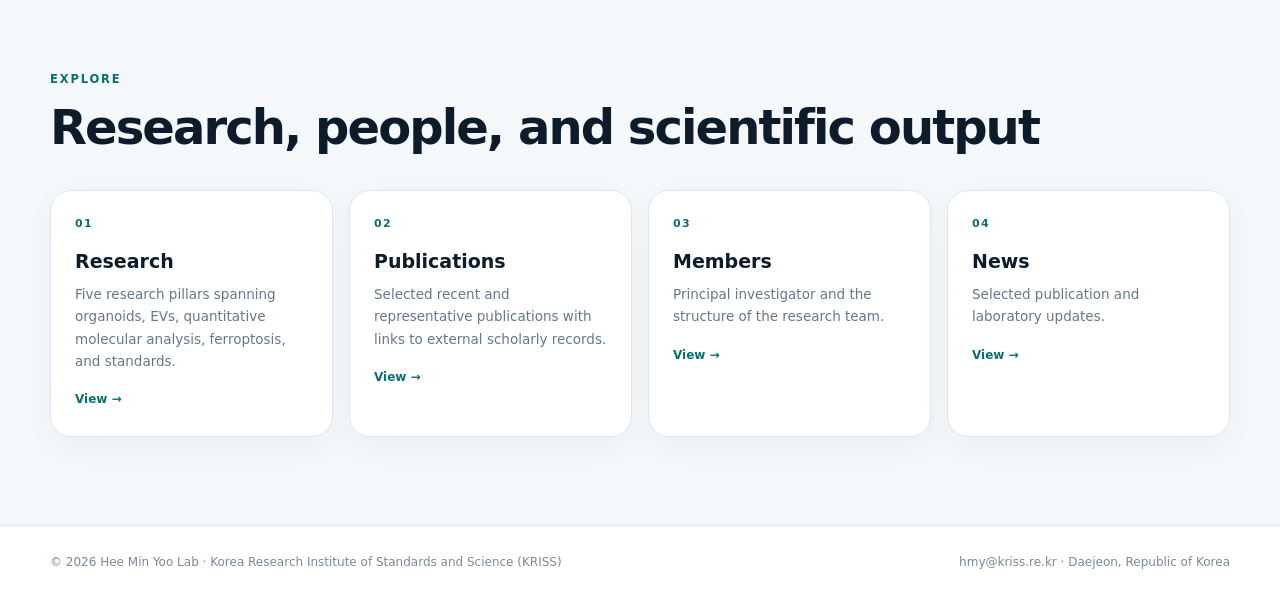
==== commit bcfcc91f: "v2.1" ====
--- a/lab/index.html
+++ b/lab/index.html
@@ -12,10 +12,15 @@
 
 <header class="site-header">
   <div class="container navbar">
-    <a class="brand" href="/lab/">
-      HEE MIN YOO LAB
-      <small>KRISS · BIOMETROLOGY · ORGANOIDS · EVs · MPS</small>
-    </a>
+    <div class="brand-block">
+      <a href="https://www.kriss.re.kr/" target="_blank" rel="noopener" aria-label="KRISS">
+        <img class="kriss-signature" src="https://www.kriss.re.kr/main/img/contents/ci2_2.jpg" alt="Korea Research Institute of Standards and Science">
+      </a>
+      <a class="brand-text" href="/lab/">
+        HEE MIN YOO LAB
+        <small>ORGANOID &amp; EV MEASUREMENT STANDARDS LAB</small>
+      </a>
+    </div>
     <nav class="nav-links" aria-label="Main navigation">
       <a href="/lab/" class="active"><span class="lang-en">Home</span><span class="lang-ko">홈</span></a><a href="/lab/research/"><span class="lang-en">Research</span><span class="lang-ko">연구</span></a><a href="/lab/publications/"><span class="lang-en">Publications</span><span class="lang-ko">논문</span></a><a href="/lab/members/"><span class="lang-en">Members</span><span class="lang-ko">구성원</span></a><a href="/lab/news/"><span class="lang-en">News</span><span class="lang-ko">소식</span></a><a href="/lab/pi/"><span class="lang-en">PI Profile</span><span class="lang-ko">PI 소개</span></a>
     </nav>
@@ -81,14 +86,27 @@
       </div>
     </div>
     <aside class="profile-card">
-      <div class="initials">HMY</div>
-      <div class="meta-list">
+      <div class="pi-layout">
+        <div>
+          <div class="pi-portrait-wrap">
+            <img class="pi-portrait" src="https://lh6.googleusercontent.com/vvJEHuEeZL55la0Zw_lTzyAxPN6v_rfuGv2nFPJuc86G3z4tHAK4wfHkxMK2jXZqGWM9tIAcTgugdAjf03Yq0A=w1200" alt="Hee Min Yoo profile" referrerpolicy="no-referrer"
+                 onerror="this.style.display='none';this.nextElementSibling.style.display='grid'">
+            <div class="pi-fallback">HMY</div>
+          </div>
+          <div class="source-note"><span class="lang-en">Public profile image source: previous lab site</span><span class="lang-ko">공개 프로필 이미지 출처: 기존 연구실 사이트</span></div>
+        </div>
+        <div>
+          <div class="pi-name">Hee Min Yoo, Ph.D.</div>
+          <div class="pi-title"><span class="lang-en">Principal Investigator · Biometrology</span><span class="lang-ko">연구책임자 · 바이오측정학</span></div>
+          <div class="meta-list">
         <div><div class="meta-label">Principal Investigator</div><div class="meta-value">Hee Min Yoo, Ph.D.</div></div>
         <div><div class="meta-label">Affiliation</div><div class="meta-value">Korea Research Institute of Standards and Science (KRISS)</div></div>
         <div><div class="meta-label">Academic Appointment</div><div class="meta-value">University of Science and Technology (UST)</div></div>
         <div><div class="meta-label">Contact</div><div class="meta-value"><a href="mailto:hmy@kriss.re.kr">hmy@kriss.re.kr</a></div></div>
       </div>
-      <div class="tags"><span class="tag">Organoids</span><span class="tag">MPS</span><span class="tag">EVs</span><span class="tag">ddPCR</span><span class="tag">Ferroptosis</span><span class="tag">Biometrology</span><span class="tag">Standardization</span></div>
+          <div class="tags"><span class="tag">Organoids</span><span class="tag">MPS</span><span class="tag">EVs</span><span class="tag">ddPCR</span><span class="tag">Ferroptosis</span><span class="tag">Biometrology</span><span class="tag">Standardization</span></div>
+        </div>
+      </div>
     </aside>
   </div>
 </section>
--- a/lab/assets/styles.css
+++ b/lab/assets/styles.css
@@ -164,3 +164,34 @@
  .pub{grid-template-columns:1fr}.pub a.external{grid-column:1}.pub-year{font-size:17px}
  .research-row{grid-template-columns:1fr;gap:10px}
 }
+
+
+/* v2.1 institutional branding & PI photo */
+.brand-block{display:flex;align-items:center;gap:13px;margin-right:auto;min-width:250px}
+.kriss-signature{width:132px;height:42px;object-fit:cover;object-position:center;border-radius:5px;mix-blend-mode:multiply}
+.brand-text{font-weight:850;line-height:1.08;letter-spacing:-.025em}
+.brand-text small{display:block;color:var(--muted);font-size:10px;letter-spacing:.055em;margin-top:5px;font-weight:700}
+.pi-portrait-wrap{position:relative;width:150px;height:185px;border-radius:24px;overflow:hidden;background:linear-gradient(135deg,var(--navy),var(--teal));box-shadow:var(--shadow);margin-bottom:20px}
+.pi-portrait{width:100%;height:100%;object-fit:cover;object-position:center top}
+.pi-fallback{position:absolute;inset:0;display:none;place-items:center;color:#fff;font-size:34px;font-weight:900;letter-spacing:-.04em}
+.pi-layout{display:grid;grid-template-columns:170px 1fr;gap:26px;align-items:start}
+.pi-name{font-size:26px;font-weight:900;letter-spacing:-.035em;color:var(--ink);margin-bottom:5px}
+.pi-title{font-size:13px;font-weight:800;color:var(--teal);margin-bottom:13px}
+.source-note{font-size:10.5px;color:#8a98a6;margin-top:7px}
+.pub-controls{display:grid;grid-template-columns:1fr 190px;gap:10px;margin:26px 0 16px}
+.pub-controls input,.pub-controls select{width:100%;border:1px solid var(--line);border-radius:13px;padding:12px 14px;font:inherit;background:#fff;color:var(--text)}
+.pub-summary{display:flex;gap:8px;align-items:center;flex-wrap:wrap;margin-bottom:14px;color:var(--muted);font-size:12px}
+.pub-card{display:grid;grid-template-columns:72px 1fr auto;gap:18px;align-items:start;border:1px solid var(--line);border-radius:18px;padding:18px 20px;background:#fff}
+.pub-card+.pub-card{margin-top:10px}
+.pub-card .year{font-size:20px;font-weight:900;color:var(--teal)}
+.pub-card .title{font-weight:820;line-height:1.4;color:var(--ink)}
+.pub-card .journal{font-size:12px;color:var(--muted);margin-top:5px}
+.pub-links{display:flex;gap:6px;flex-wrap:wrap;justify-content:flex-end}
+.pub-links a{border:1px solid var(--line);border-radius:9px;padding:6px 8px;color:var(--teal);font-size:10.5px;font-weight:850;white-space:nowrap}
+.pub-empty{display:none;padding:28px;border:1px dashed var(--line);border-radius:16px;text-align:center;color:var(--muted)}
+.preprint-card{border-left:3px solid var(--teal);padding:15px 18px;background:var(--soft);border-radius:0 15px 15px 0;margin-top:10px}
+.preprint-card strong{display:block;color:var(--ink)}
+.preprint-card span{font-size:12px;color:var(--muted)}
+@media(max-width:980px){.kriss-signature{display:none}.brand-block{min-width:0}}
+@media(max-width:760px){.brand-block{width:calc(100% - 105px)}.pub-controls{grid-template-columns:1fr}.pub-card{grid-template-columns:58px 1fr}.pub-links{grid-column:2;justify-content:flex-start}.pi-layout{grid-template-columns:1fr}.pi-portrait-wrap{width:135px;height:165px}}
+@media(max-width:520px){.pub-card{grid-template-columns:1fr}.pub-links{grid-column:1}.pi-portrait-wrap{width:120px;height:148px}}
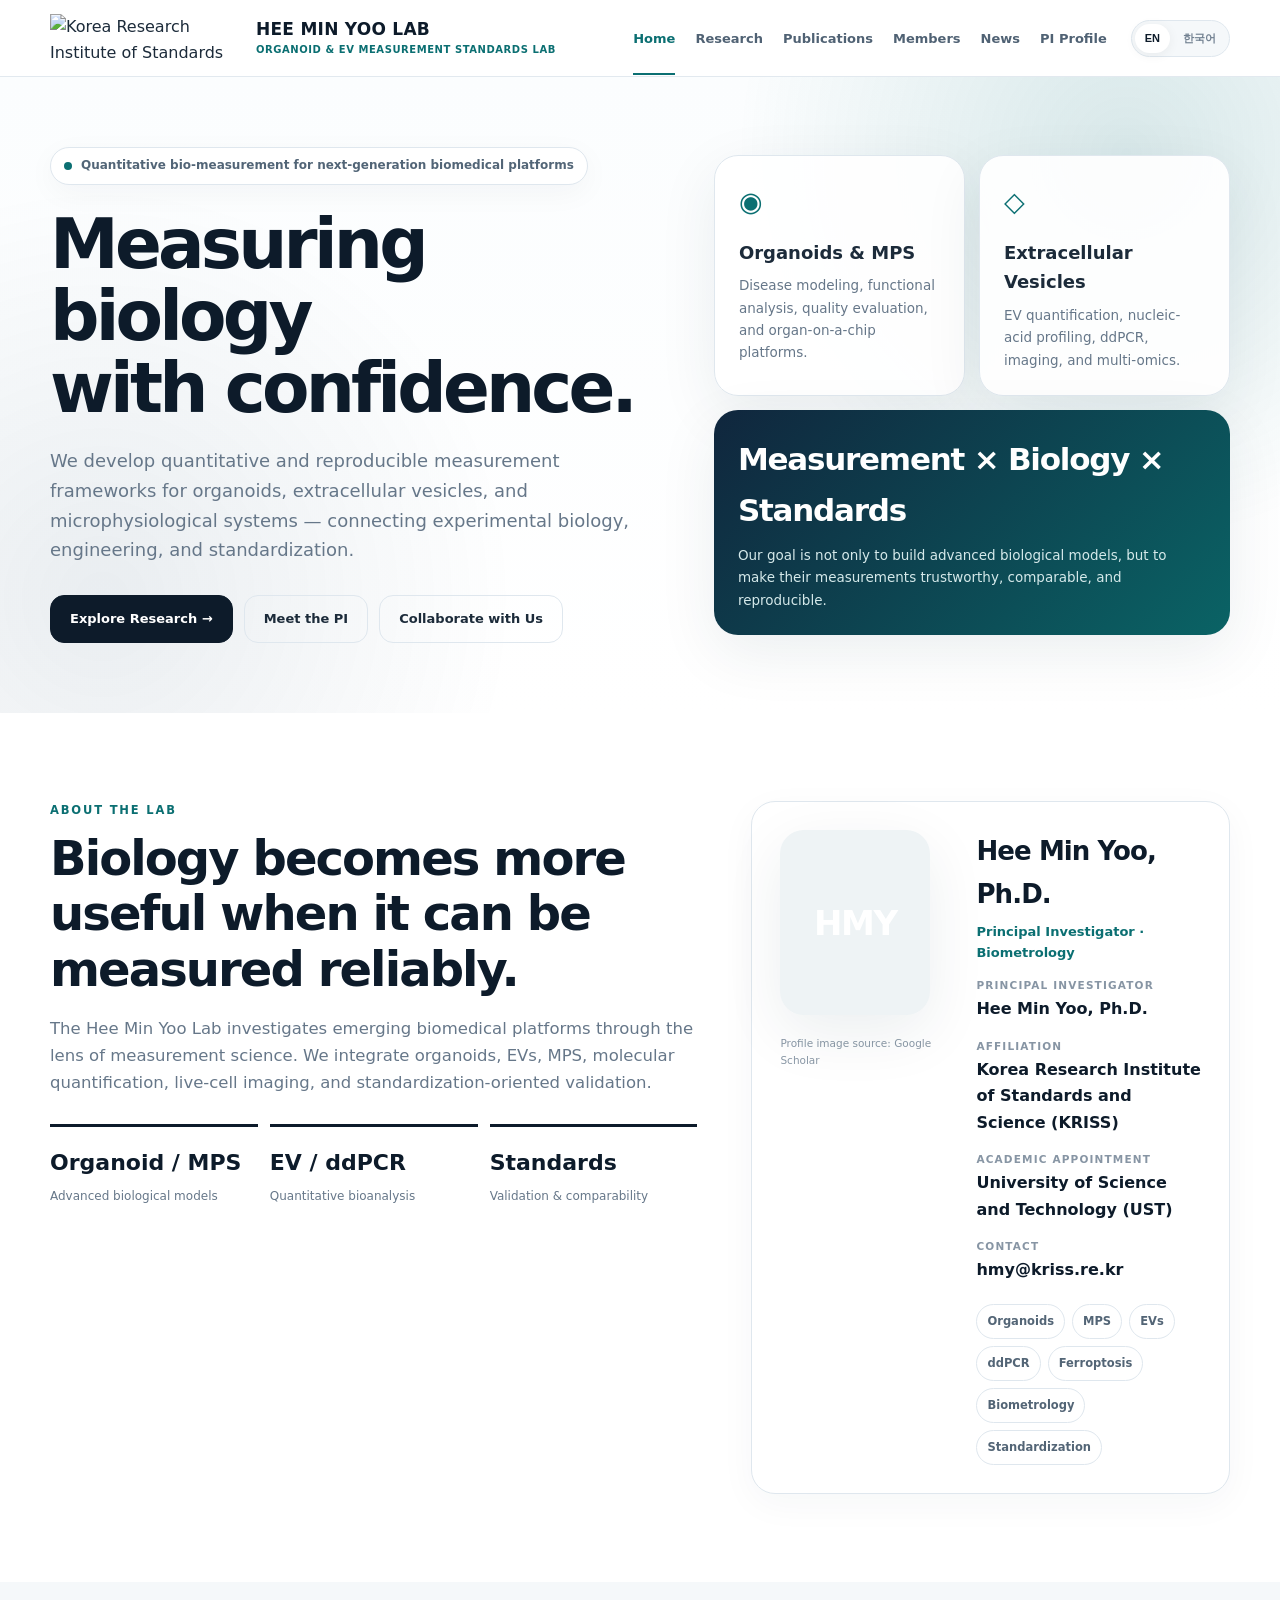
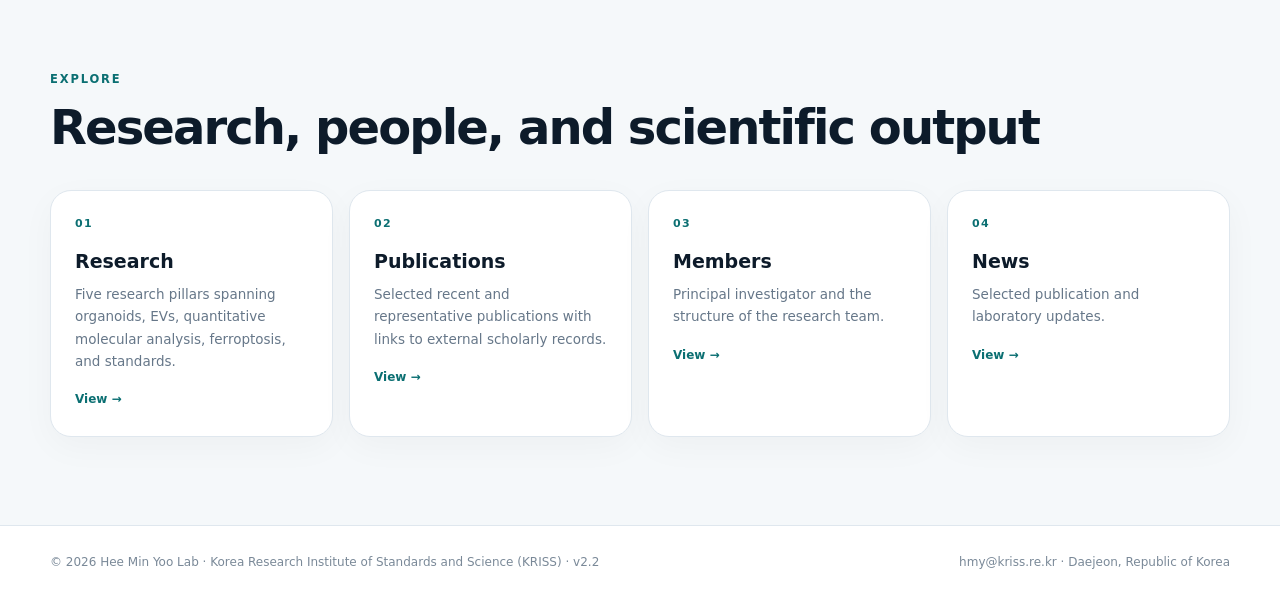
==== commit 269941b9: "v2.2" ====
--- a/lab/index.html
+++ b/lab/index.html
@@ -6,7 +6,7 @@
 <meta name="description" content="Hee Min Yoo Lab at KRISS: organoids, extracellular vesicles, MPS, quantitative bio-measurement and standardization.">
 <meta name="author" content="Hee Min Yoo Lab">
 <title>Home | Hee Min Yoo Lab</title>
-<link rel="stylesheet" href="/lab/assets/styles.css">
+<link rel="stylesheet" href="/lab/assets/styles.css?v=2.2">
 </head>
 <body data-lang="en">
 
@@ -14,11 +14,11 @@
   <div class="container navbar">
     <div class="brand-block">
       <a href="https://www.kriss.re.kr/" target="_blank" rel="noopener" aria-label="KRISS">
-        <img class="kriss-signature" src="https://www.kriss.re.kr/main/img/contents/ci2_2.jpg" alt="Korea Research Institute of Standards and Science">
+        <img class="kriss-signature" src="https://www.kriss.re.kr/main/img/contents/ci3_3_2.png" alt="Korea Research Institute of Standards and Science">
       </a>
-      <a class="brand-text" href="/lab/">
-        HEE MIN YOO LAB
-        <small>ORGANOID &amp; EV MEASUREMENT STANDARDS LAB</small>
+      <a class="brand-text" href="/lab/" aria-label="Hee Min Yoo Lab home">
+        <span class="brand-main">HEE MIN YOO LAB</span>
+        <small class="brand-sub">ORGANOID &amp; EV MEASUREMENT STANDARDS LAB</small>
       </a>
     </div>
     <nav class="nav-links" aria-label="Main navigation">
@@ -89,11 +89,11 @@
       <div class="pi-layout">
         <div>
           <div class="pi-portrait-wrap">
-            <img class="pi-portrait" src="https://lh6.googleusercontent.com/vvJEHuEeZL55la0Zw_lTzyAxPN6v_rfuGv2nFPJuc86G3z4tHAK4wfHkxMK2jXZqGWM9tIAcTgugdAjf03Yq0A=w1200" alt="Hee Min Yoo profile" referrerpolicy="no-referrer"
+            <img class="pi-portrait" src="https://scholar.googleusercontent.com/citations?view_op=medium_photo&user=QvxaMzkAAAAJ&citpid=1" alt="Hee Min Yoo Google Scholar profile photo" referrerpolicy="no-referrer"
                  onerror="this.style.display='none';this.nextElementSibling.style.display='grid'">
             <div class="pi-fallback">HMY</div>
           </div>
-          <div class="source-note"><span class="lang-en">Public profile image source: previous lab site</span><span class="lang-ko">공개 프로필 이미지 출처: 기존 연구실 사이트</span></div>
+          <div class="source-note"><span class="lang-en">Profile image source: Google Scholar</span><span class="lang-ko">프로필 이미지 출처: Google Scholar</span></div>
         </div>
         <div>
           <div class="pi-name">Hee Min Yoo, Ph.D.</div>
@@ -128,11 +128,11 @@
 
 <footer class="footer">
   <div class="container footer-row">
-    <span>© 2026 Hee Min Yoo Lab · Korea Research Institute of Standards and Science (KRISS)</span>
+    <span>© 2026 Hee Min Yoo Lab · Korea Research Institute of Standards and Science (KRISS) · v2.2</span>
     <span><a href="mailto:hmy@kriss.re.kr">hmy@kriss.re.kr</a> · Daejeon, Republic of Korea</span>
   </div>
 </footer>
-<script src="/lab/assets/site.js"></script>
+<script src="/lab/assets/site.js?v=2.2"></script>
 
 </body>
 </html>
--- a/lab/assets/styles.css
+++ b/lab/assets/styles.css
@@ -195,3 +195,62 @@
 @media(max-width:980px){.kriss-signature{display:none}.brand-block{min-width:0}}
 @media(max-width:760px){.brand-block{width:calc(100% - 105px)}.pub-controls{grid-template-columns:1fr}.pub-card{grid-template-columns:58px 1fr}.pub-links{grid-column:2;justify-content:flex-start}.pi-layout{grid-template-columns:1fr}.pi-portrait-wrap{width:135px;height:165px}}
 @media(max-width:520px){.pub-card{grid-template-columns:1fr}.pub-links{grid-column:1}.pi-portrait-wrap{width:120px;height:148px}}
+
+
+/* v2.2 branding lock */
+.brand-block{
+  display:flex;
+  align-items:center;
+  gap:16px;
+  margin-right:auto;
+  flex:0 0 auto;
+}
+.kriss-signature{
+  width:190px;
+  height:auto;
+  max-height:48px;
+  object-fit:contain;
+  object-position:left center;
+  border-radius:0;
+  mix-blend-mode:normal;
+  background:transparent;
+}
+.brand-text{
+  display:flex;
+  flex-direction:column;
+  justify-content:center;
+  min-width:205px;
+  line-height:1.08;
+}
+.brand-main{
+  display:block;
+  font-size:17px;
+  font-weight:900;
+  letter-spacing:.015em;
+  color:var(--ink);
+}
+.brand-sub{
+  display:block!important;
+  margin-top:6px!important;
+  font-size:10px!important;
+  font-weight:850!important;
+  letter-spacing:.055em!important;
+  color:var(--teal)!important;
+  white-space:nowrap;
+}
+.pi-portrait-wrap{
+  background:#eef3f5;
+}
+.pi-portrait{
+  object-fit:cover;
+  object-position:center top;
+}
+@media(max-width:1120px){
+  .kriss-signature{width:155px}
+  .brand-sub{font-size:9px!important}
+  .nav-links{gap:13px}
+}
+@media(max-width:980px){
+  .kriss-signature{display:none}
+  .brand-block{min-width:0}
+}
